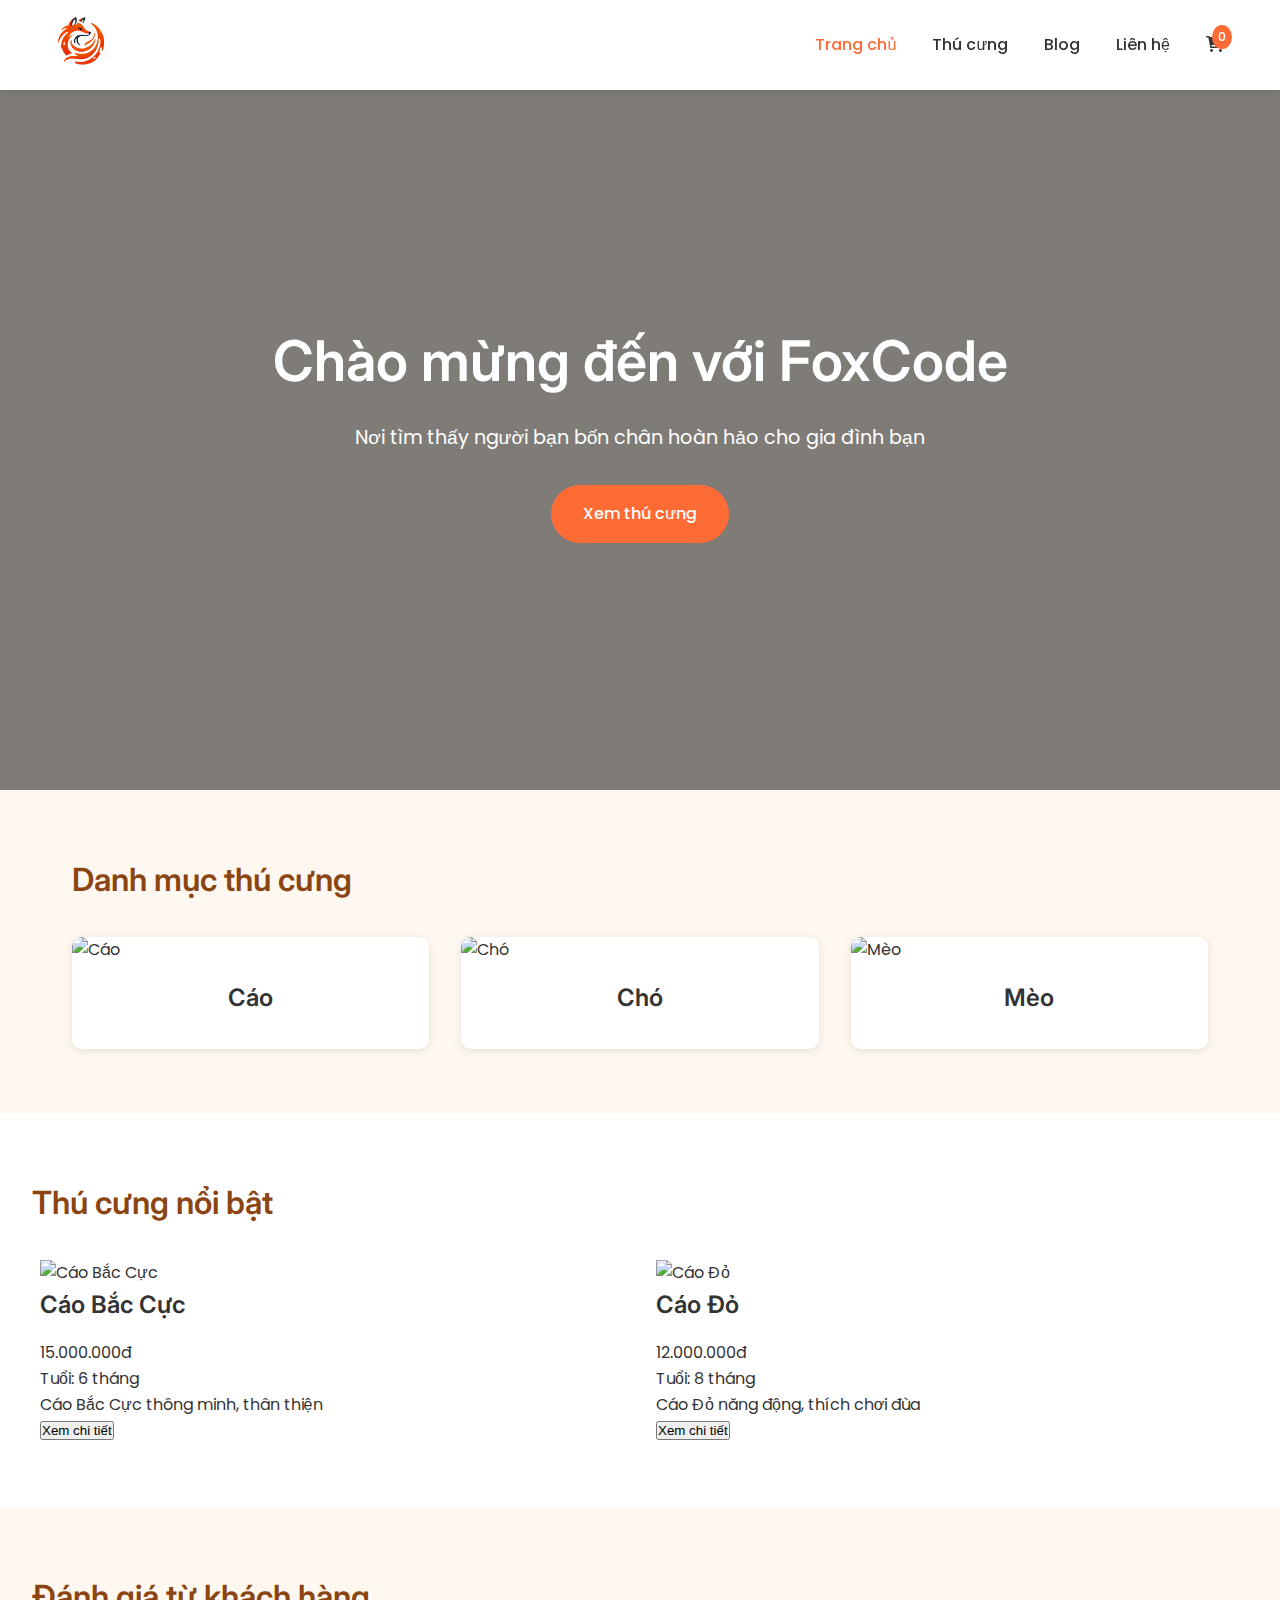
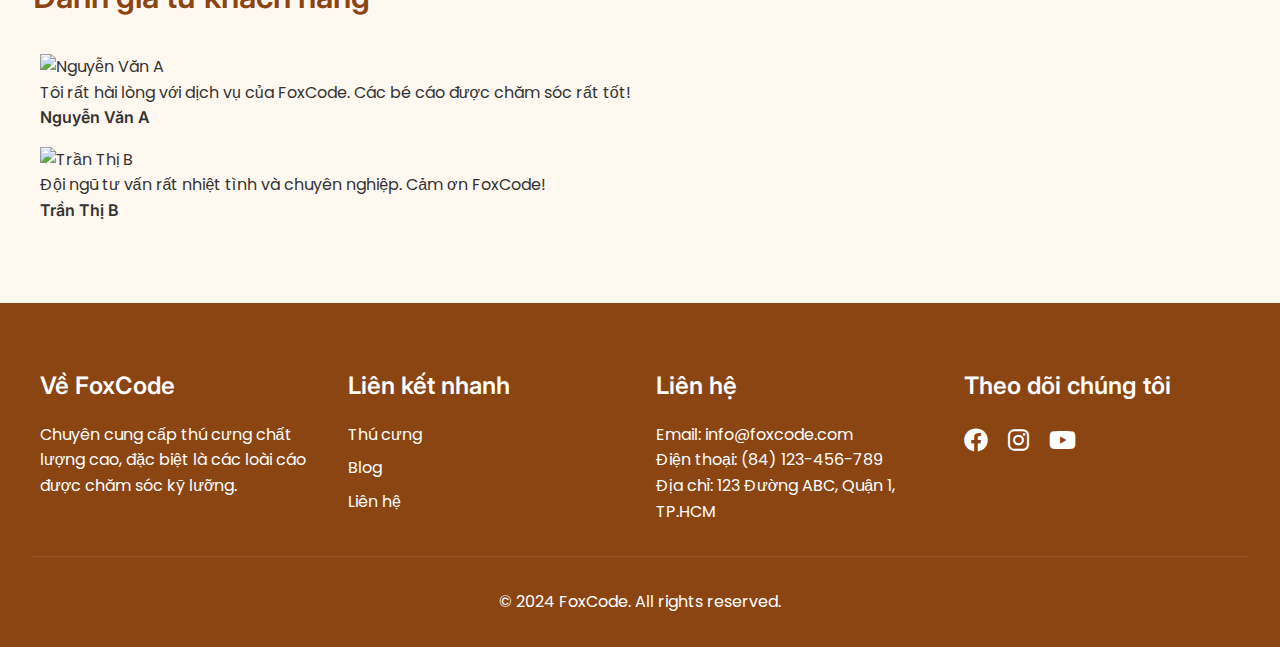
==== index.html @ 54f9313b "new" ====
<!DOCTYPE html>
<html lang="vi">
<head>
    <meta charset="UTF-8">
    <meta name="viewport" content="width=device-width, initial-scale=1.0">
    <title>FoxCode - Chuyên Thú Cưng Cáo</title>
    <link rel="preconnect" href="https://fonts.googleapis.com">
    <link rel="preconnect" href="https://fonts.gstatic.com" crossorigin>
    <link href="https://fonts.googleapis.com/css2?family=Poppins:wght@300;400;500;600;700&family=Inter:wght@300;400;500;600;700&family=Roboto:wght@300;400;500;700&display=swap" rel="stylesheet">
    <link rel="stylesheet" href="css/style.css">
    <link rel="stylesheet" href="css/responsive.css">
    <link rel="stylesheet" href="https://cdnjs.cloudflare.com/ajax/libs/font-awesome/6.0.0/css/all.min.css">
</head>
<body>
    <!-- Header Section -->
    <header class="header">
        <nav class="navbar">
            <div class="logo">
                <a href="index.html">
                    <img src="images/logo.png" alt="FoxCode Logo">
                </a>
            </div>
            <div class="nav-links">
                <a href="index.html" class="active">Trang chủ</a>
                <a href="pets.html">Thú cưng</a>
                <a href="blog.html">Blog</a>
                <a href="contact.html">Liên hệ</a>
                <a href="cart.html" class="cart-icon">
                    <i class="fas fa-shopping-cart"></i>
                    <span class="cart-count">0</span>
                </a>
            </div>
            <div class="mobile-menu">
                <i class="fas fa-bars"></i>
            </div>
        </nav>
    </header>

    <!-- Hero Section -->
    <section class="hero">
        <div class="hero-content">
            <h1>Chào mừng đến với FoxCode</h1>
            <p>Nơi tìm thấy người bạn bốn chân hoàn hảo cho gia đình bạn</p>
            <a href="pets.html" class="cta-button">Xem thú cưng</a>
        </div>
    </section>

    <!-- Categories Section -->
    <section class="categories">
        <h2>Danh mục thú cưng</h2>
        <div class="category-grid">
            <div class="category-card">
                <img src="images/fox-category.jpg" alt="Cáo">
                <h3>Cáo</h3>
            </div>
            <div class="category-card">
                <img src="images/dog-category.jpg" alt="Chó">
                <h3>Chó</h3>
            </div>
            <div class="category-card">
                <img src="images/cat-category.jpg" alt="Mèo">
                <h3>Mèo</h3>
            </div>
        </div>
    </section>

    <!-- Featured Pets Section -->
    <section class="featured-pets">
        <h2>Thú cưng nổi bật</h2>
        <div class="pet-grid">
            <!-- Pet cards will be dynamically loaded -->
        </div>
    </section>

    <!-- Testimonials Section -->
    <section class="testimonials">
        <h2>Đánh giá từ khách hàng</h2>
        <div class="testimonial-slider">
            <!-- Testimonial cards will be dynamically loaded -->
        </div>
    </section>

    <!-- Footer -->
    <footer class="footer">
        <div class="footer-content">
            <div class="footer-section">
                <h3>Về FoxCode</h3>
                <p>Chuyên cung cấp thú cưng chất lượng cao, đặc biệt là các loài cáo được chăm sóc kỹ lưỡng.</p>
            </div>
            <div class="footer-section">
                <h3>Liên kết nhanh</h3>
                <ul>
                    <li><a href="pets.html">Thú cưng</a></li>
                    <li><a href="blog.html">Blog</a></li>
                    <li><a href="contact.html">Liên hệ</a></li>
                </ul>
            </div>
            <div class="footer-section">
                <h3>Liên hệ</h3>
                <p>Email: info@foxcode.com</p>
                <p>Điện thoại: (84) 123-456-789</p>
                <p>Địa chỉ: 123 Đường ABC, Quận 1, TP.HCM</p>
            </div>
            <div class="footer-section">
                <h3>Theo dõi chúng tôi</h3>
                <div class="social-links">
                    <a href="#"><i class="fab fa-facebook"></i></a>
                    <a href="#"><i class="fab fa-instagram"></i></a>
                    <a href="#"><i class="fab fa-youtube"></i></a>
                </div>
            </div>
        </div>
        <div class="footer-bottom">
            <p>&copy; 2024 FoxCode. All rights reserved.</p>
        </div>
    </footer>

    <script src="js/main.js"></script>
</body>
</html>
---- css/style.css ----
/* Variables */
:root {
    --primary-color: #FF6B35; /* Warm orange */
    --secondary-color: #8B4513; /* Brown */
    --accent-color: #FFA07A; /* Light salmon */
    --background-color: #FFF8F0; /* Warm white */
    --text-color: #333333;
    --light-text: #666666;
    --white: #FFFFFF;
    --shadow: 0 2px 10px rgba(0, 0, 0, 0.1);
    --transition: all 0.3s ease;
}

/* Reset & Base Styles */
* {
    margin: 0;
    padding: 0;
    box-sizing: border-box;
}

body {
    font-family: 'Poppins', sans-serif;
    background-color: var(--background-color);
    color: var(--text-color);
    line-height: 1.6;
}

/* Typography */
h1, h2, h3, h4, h5, h6 {
    font-family: 'Inter', sans-serif;
    font-weight: 600;
    margin-bottom: 1rem;
}

h1 {
    font-size: 2.5rem;
    color: var(--primary-color);
}

h2 {
    font-size: 2rem;
    color: var(--secondary-color);
}

h3 {
    font-size: 1.5rem;
}

/* Header & Navigation */
.header {
    background-color: var(--white);
    box-shadow: var(--shadow);
    position: fixed;
    width: 100%;
    top: 0;
    z-index: 1000;
}

.navbar {
    max-width: 1200px;
    margin: 0 auto;
    padding: 1rem;
    display: flex;
    justify-content: space-between;
    align-items: center;
}

.logo img {
    height: 50px;
}

.nav-links a {
    text-decoration: none;
    color: var(--text-color);
    margin-left: 2rem;
    font-weight: 500;
    transition: var(--transition);
}

.nav-links a:hover {
    color: var(--primary-color);
}

.nav-links a.active {
    color: var(--primary-color);
}

.cart-icon {
    position: relative;
}

.cart-count {
    position: absolute;
    top: -8px;
    right: -8px;
    background-color: var(--primary-color);
    color: var(--white);
    font-size: 0.8rem;
    padding: 2px 6px;
    border-radius: 50%;
}

.mobile-menu {
    display: none;
    font-size: 1.5rem;
    cursor: pointer;
}

/* Hero Section */
.hero {
    height: 80vh;
    background: linear-gradient(rgba(0, 0, 0, 0.5), rgba(0, 0, 0, 0.5)),
                url('../images/hero-bg.jpg') center/cover;
    display: flex;
    align-items: center;
    justify-content: center;
    text-align: center;
    color: var(--white);
    margin-top: 70px;
}

.hero-content {
    max-width: 800px;
    padding: 2rem;
}

.hero h1 {
    font-size: 3.5rem;
    margin-bottom: 1rem;
    color: var(--white);
}

.hero p {
    font-size: 1.2rem;
    margin-bottom: 2rem;
}

.cta-button {
    display: inline-block;
    padding: 1rem 2rem;
    background-color: var(--primary-color);
    color: var(--white);
    text-decoration: none;
    border-radius: 30px;
    font-weight: 500;
    transition: var(--transition);
}

.cta-button:hover {
    background-color: var(--secondary-color);
    transform: translateY(-2px);
}

/* Categories Section */
.categories {
    padding: 4rem 2rem;
    max-width: 1200px;
    margin: 0 auto;
}

.category-grid {
    display: grid;
    grid-template-columns: repeat(auto-fit, minmax(300px, 1fr));
    gap: 2rem;
    margin-top: 2rem;
}

.category-card {
    background: var(--white);
    border-radius: 10px;
    overflow: hidden;
    box-shadow: var(--shadow);
    transition: var(--transition);
}

.category-card:hover {
    transform: translateY(-5px);
}

.category-card img {
    width: 100%;
    height: 200px;
    object-fit: cover;
}

.category-card h3 {
    padding: 1rem;
    text-align: center;
}

/* Featured Pets Section */
.featured-pets {
    padding: 4rem 2rem;
    background-color: var(--white);
}

.pet-grid {
    display: grid;
    grid-template-columns: repeat(auto-fit, minmax(250px, 1fr));
    gap: 2rem;
    max-width: 1200px;
    margin: 2rem auto 0;
}

/* Testimonials Section */
.testimonials {
    padding: 4rem 2rem;
    background-color: var(--background-color);
}

.testimonial-slider {
    max-width: 1200px;
    margin: 2rem auto 0;
}

/* Footer */
.footer {
    background-color: var(--secondary-color);
    color: var(--white);
    padding: 4rem 2rem 2rem;
}

.footer-content {
    max-width: 1200px;
    margin: 0 auto;
    display: grid;
    grid-template-columns: repeat(auto-fit, minmax(250px, 1fr));
    gap: 2rem;
}

.footer-section h3 {
    color: var(--white);
    margin-bottom: 1rem;
}

.footer-section ul {
    list-style: none;
}

.footer-section ul li {
    margin-bottom: 0.5rem;
}

.footer-section a {
    color: var(--white);
    text-decoration: none;
    transition: var(--transition);
}

.footer-section a:hover {
    color: var(--accent-color);
}

.social-links a {
    margin-right: 1rem;
    font-size: 1.5rem;
}

.footer-bottom {
    text-align: center;
    margin-top: 2rem;
    padding-top: 2rem;
    border-top: 1px solid rgba(255, 255, 255, 0.1);
}

/* Responsive Design */
@media (max-width: 768px) {
    .nav-links {
        display: none;
    }

    .mobile-menu {
        display: block;
    }

    .hero h1 {
        font-size: 2.5rem;
    }

    .hero p {
        font-size: 1rem;
    }
}

/* Contact Section Styles */
.contact-section {
    padding: 80px 0;
    background-color: #f8f9fa;
}

.contact-section h1 {
    text-align: center;
    margin-bottom: 50px;
    color: #2c3e50;
    font-size: 2.5rem;
}

.contact-content {
    display: grid;
    grid-template-columns: 1fr 2fr;
    gap: 40px;
    margin-bottom: 60px;
}

/* Contact Information Styles */
.contact-info {
    display: grid;
    grid-template-columns: 1fr;
    gap: 20px;
}

.info-card {
    background: #fff;
    padding: 30px;
    border-radius: 10px;
    box-shadow: 0 2px 15px rgba(0, 0, 0, 0.1);
    text-align: center;
    transition: transform 0.3s ease;
}

.info-card:hover {
    transform: translateY(-5px);
}

.info-card i {
    font-size: 2rem;
    color: #e74c3c;
    margin-bottom: 15px;
}

.info-card h3 {
    color: #2c3e50;
    margin-bottom: 10px;
    font-size: 1.2rem;
}

.info-card p {
    color: #666;
    line-height: 1.6;
}

/* Contact Form Styles */
.contact-form {
    background: #fff;
    padding: 40px;
    border-radius: 10px;
    box-shadow: 0 2px 15px rgba(0, 0, 0, 0.1);
}

.contact-form h2 {
    color: #2c3e50;
    margin-bottom: 30px;
    font-size: 1.8rem;
}

.form-group {
    margin-bottom: 20px;
}

.form-group label {
    display: block;
    margin-bottom: 8px;
    color: #2c3e50;
    font-weight: 500;
}

.form-group input,
.form-group select,
.form-group textarea {
    width: 100%;
    padding: 12px;
    border: 1px solid #ddd;
    border-radius: 5px;
    font-size: 1rem;
    transition: border-color 0.3s ease;
}

.form-group input:focus,
.form-group select:focus,
.form-group textarea:focus {
    outline: none;
    border-color: #e74c3c;
}

.submit-btn {
    background: #e74c3c;
    color: #fff;
    padding: 12px 30px;
    border: none;
    border-radius: 5px;
    font-size: 1rem;
    cursor: pointer;
    transition: background-color 0.3s ease;
    display: flex;
    align-items: center;
    gap: 10px;
}

.submit-btn:hover {
    background: #c0392b;
}

/* Map Section Styles */
.map-section {
    margin-bottom: 60px;
}

.map-section h2 {
    text-align: center;
    margin-bottom: 30px;
    color: #2c3e50;
    font-size: 2rem;
}

.map-container {
    border-radius: 10px;
    overflow: hidden;
    box-shadow: 0 2px 15px rgba(0, 0, 0, 0.1);
}

/* FAQ Section Styles */
.faq-section {
    margin-bottom: 60px;
}

.faq-section h2 {
    text-align: center;
    margin-bottom: 30px;
    color: #2c3e50;
    font-size: 2rem;
}

.faq-list {
    max-width: 800px;
    margin: 0 auto;
}

.faq-item {
    background: #fff;
    border-radius: 10px;
    margin-bottom: 20px;
    box-shadow: 0 2px 15px rgba(0, 0, 0, 0.1);
    overflow: hidden;
}

.faq-question {
    padding: 20px;
    cursor: pointer;
    display: flex;
    justify-content: space-between;
    align-items: center;
}

.faq-question h3 {
    color: #2c3e50;
    font-size: 1.1rem;
    margin: 0;
}

.faq-question i {
    color: #e74c3c;
    transition: transform 0.3s ease;
}

.faq-answer {
    padding: 0 20px;
    max-height: 0;
    overflow: hidden;
    transition: all 0.3s ease;
}

.faq-answer p {
    color: #666;
    line-height: 1.6;
    margin: 0;
    padding-bottom: 20px;
}

/* Notification Styles */
.notification {
    position: fixed;
    top: 20px;
    right: 20px;
    padding: 15px 25px;
    border-radius: 5px;
    background: #fff;
    box-shadow: 0 2px 15px rgba(0, 0, 0, 0.1);
    display: flex;
    align-items: center;
    gap: 10px;
    z-index: 1000;
    animation: slideIn 0.3s ease;
}

.notification.success {
    border-left: 4px solid #2ecc71;
}

.notification.error {
    border-left: 4px solid #e74c3c;
}

.notification.info {
    border-left: 4px solid #3498db;
}

.notification.fade-out {
    animation: slideOut 0.3s ease;
}

@keyframes slideIn {
    from {
        transform: translateX(100%);
        opacity: 0;
    }
    to {
        transform: translateX(0);
        opacity: 1;
    }
}

@keyframes slideOut {
    from {
        transform: translateX(0);
        opacity: 1;
    }
    to {
        transform: translateX(100%);
        opacity: 0;
    }
}

/* Responsive Styles */
@media (max-width: 992px) {
    .contact-content {
        grid-template-columns: 1fr;
    }

    .contact-info {
        grid-template-columns: repeat(2, 1fr);
    }
}

@media (max-width: 768px) {
    .contact-info {
        grid-template-columns: 1fr;
    }

    .contact-form {
        padding: 20px;
    }

    .faq-question h3 {
        font-size: 1rem;
    }
}

@media (max-width: 576px) {
    .contact-section {
        padding: 40px 0;
    }

    .contact-section h1 {
        font-size: 2rem;
    }

    .info-card {
        padding: 20px;
    }

    .notification {
        width: 90%;
        right: 5%;
    }
}
---- css/responsive.css ----
/* Mobile Menu Styles */
@media (max-width: 768px) {
    .mobile-menu {
        display: block;
    }

    .nav-links {
        display: none;
        position: fixed;
        top: 70px;
        left: 0;
        width: 100%;
        background-color: var(--white);
        padding: 1rem;
        box-shadow: var(--shadow);
    }

    .nav-links.active {
        display: flex;
        flex-direction: column;
    }

    .nav-links a {
        margin: 0.5rem 0;
        padding: 0.5rem;
    }

    .hero {
        height: 60vh;
        margin-top: 60px;
    }

    .hero-content {
        padding: 1rem;
    }

    .hero h1 {
        font-size: 2rem;
    }

    .hero p {
        font-size: 1rem;
    }

    .category-grid {
        grid-template-columns: 1fr;
    }

    .pet-grid {
        grid-template-columns: 1fr;
    }

    .footer-content {
        grid-template-columns: 1fr;
        text-align: center;
    }

    .social-links {
        justify-content: center;
    }
}

/* Tablet Styles */
@media (min-width: 769px) and (max-width: 1024px) {
    .category-grid {
        grid-template-columns: repeat(2, 1fr);
    }

    .pet-grid {
        grid-template-columns: repeat(2, 1fr);
    }

    .hero h1 {
        font-size: 3rem;
    }

    .hero p {
        font-size: 1.1rem;
    }
}

/* Small Mobile Devices */
@media (max-width: 480px) {
    .hero {
        height: 50vh;
    }

    .hero h1 {
        font-size: 1.8rem;
    }

    .hero p {
        font-size: 0.9rem;
    }

    .cta-button {
        padding: 0.8rem 1.5rem;
        font-size: 0.9rem;
    }

    .category-card img {
        height: 150px;
    }

    h2 {
        font-size: 1.8rem;
    }

    h3 {
        font-size: 1.3rem;
    }
}

/* Landscape Mode */
@media (max-height: 500px) and (orientation: landscape) {
    .hero {
        height: 100vh;
    }

    .nav-links {
        top: 60px;
    }
}

/* High-DPI Screens */
@media (-webkit-min-device-pixel-ratio: 2), (min-resolution: 192dpi) {
    .hero {
        background-image: linear-gradient(rgba(0, 0, 0, 0.5), rgba(0, 0, 0, 0.5)),
                         url('../images/hero-bg@2x.jpg');
    }
}
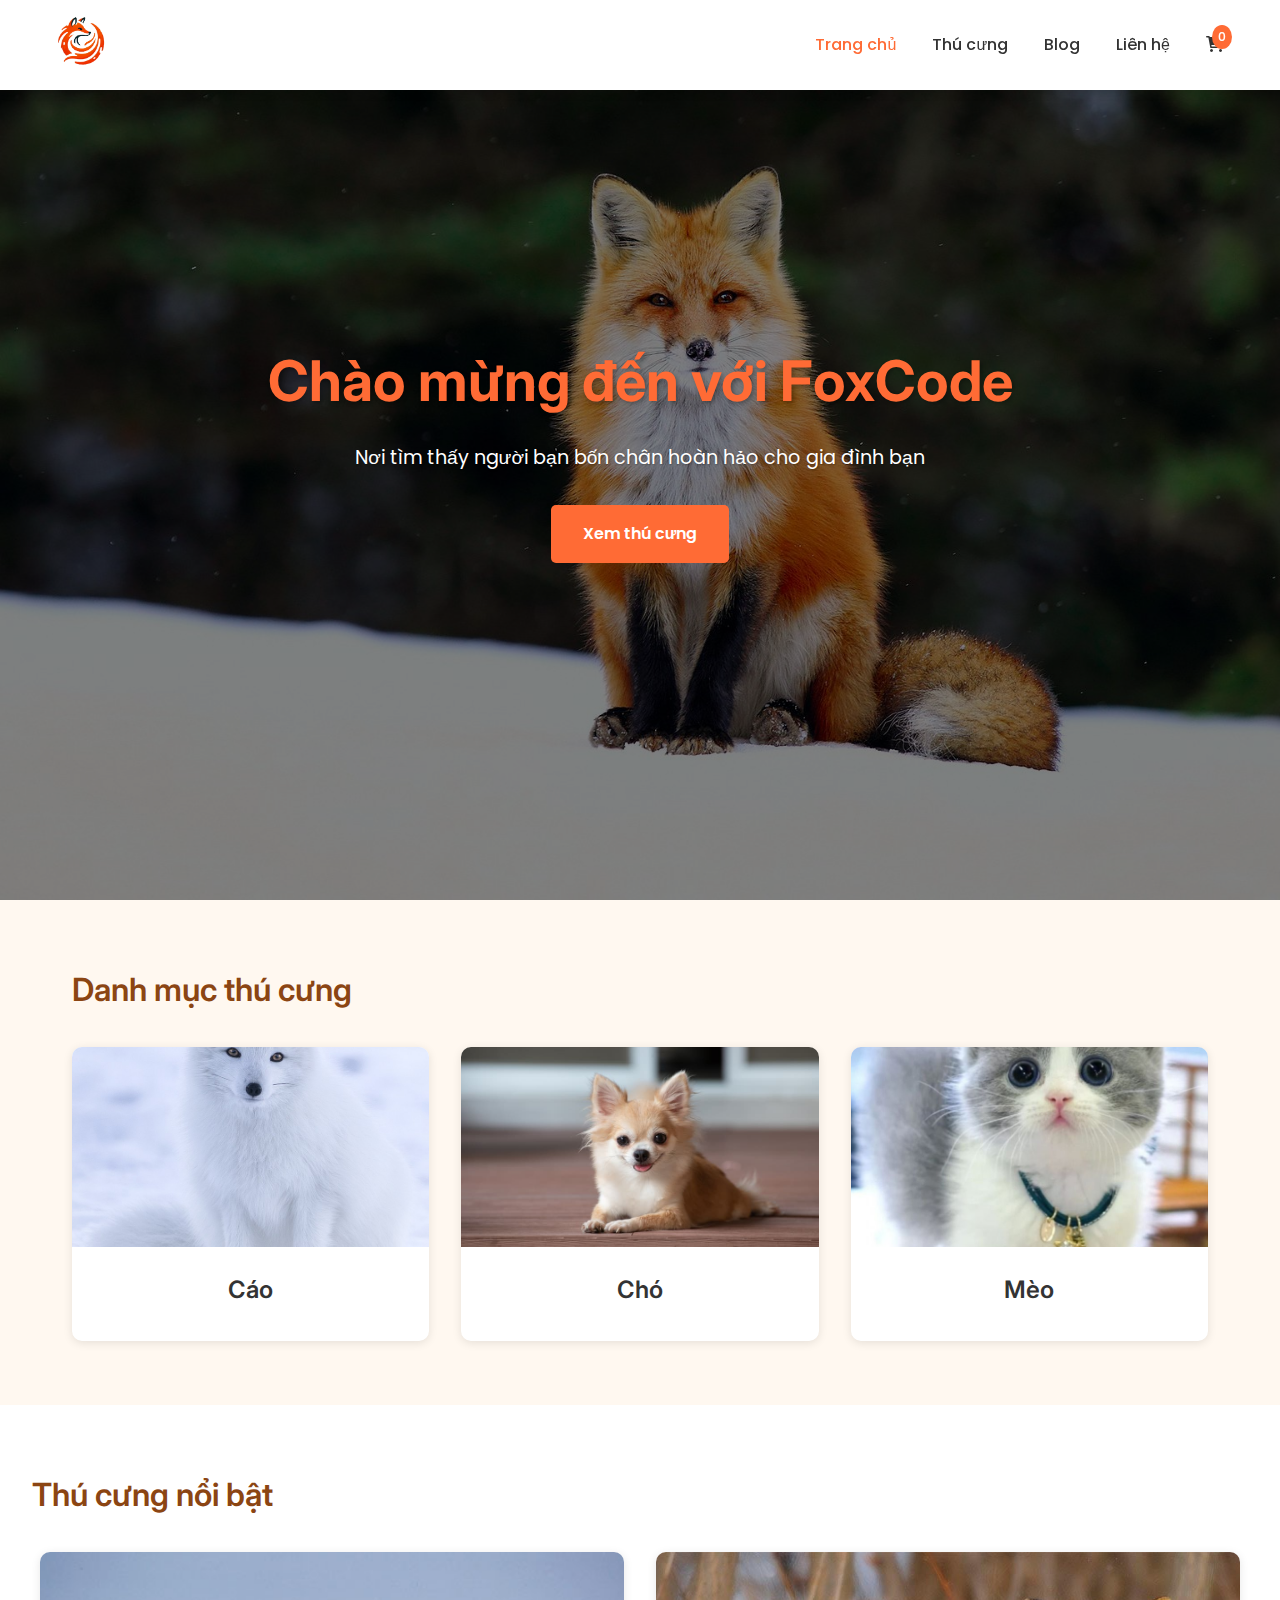
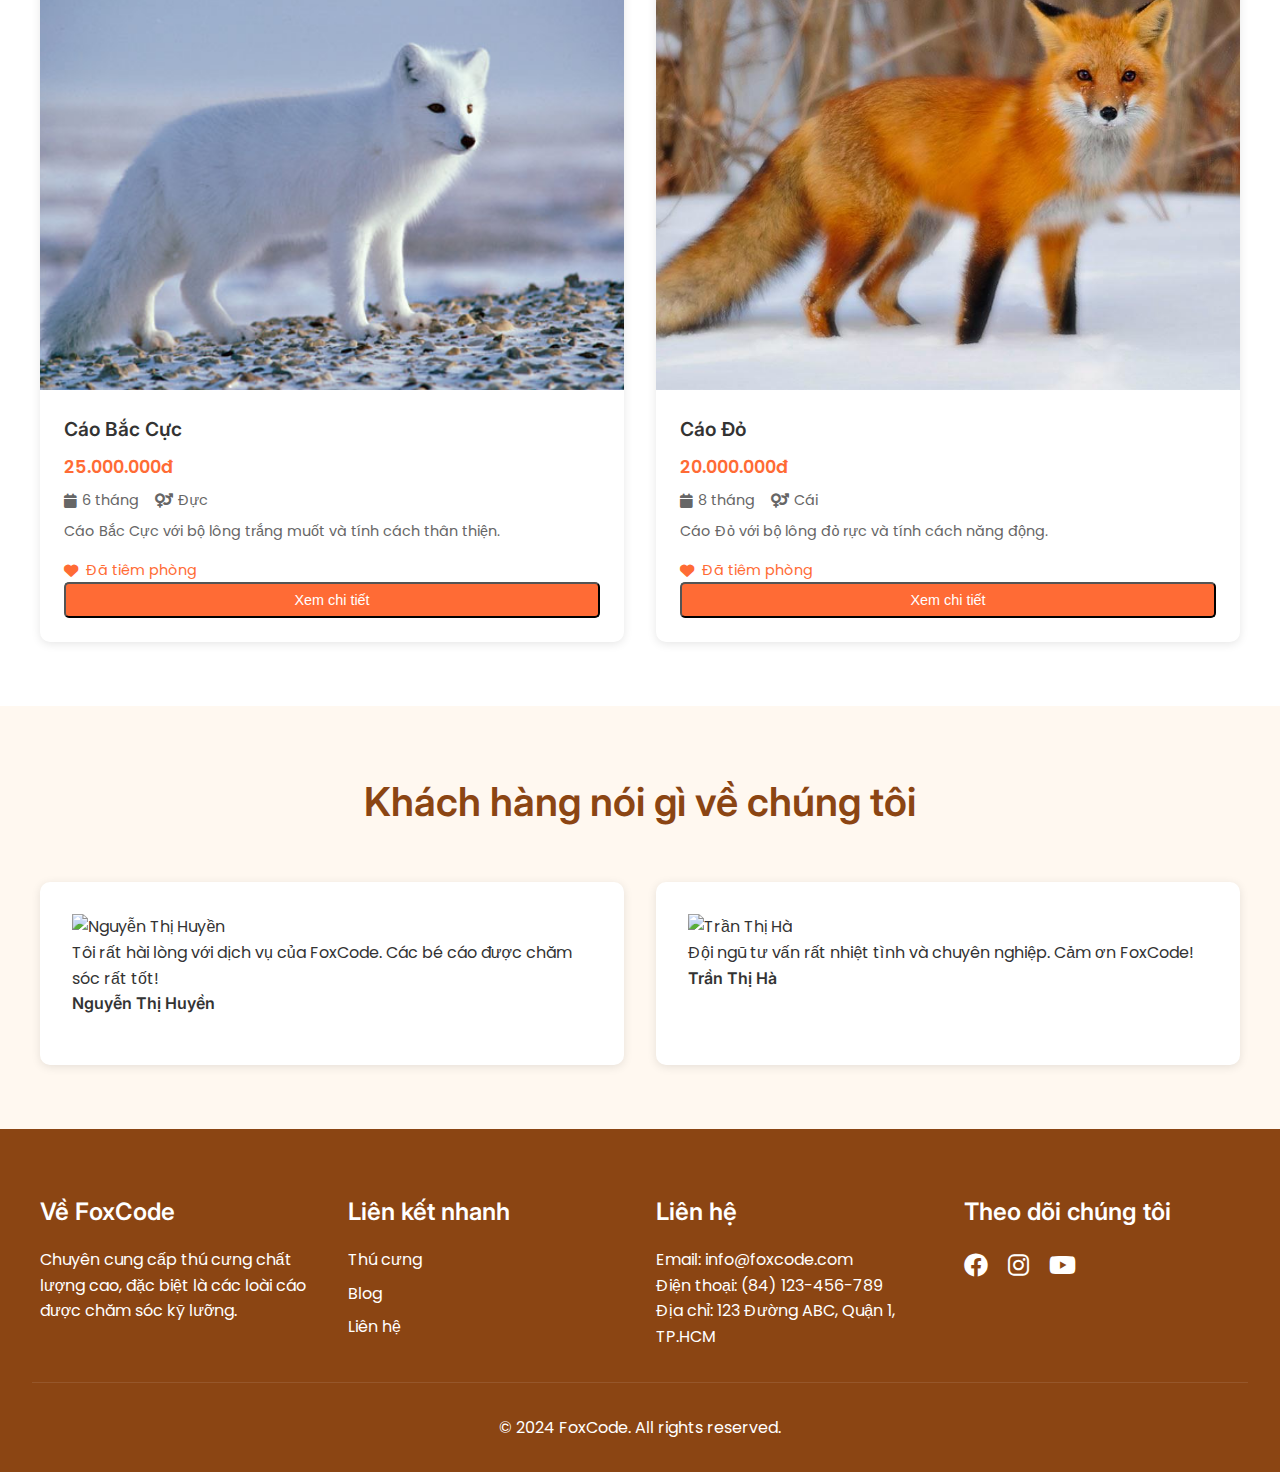
==== commit 6fa1d1af: "new" ====
--- a/index.html
+++ b/index.html
@@ -74,9 +74,48 @@
 
     <!-- Testimonials Section -->
     <section class="testimonials">
-        <h2>Đánh giá từ khách hàng</h2>
-        <div class="testimonial-slider">
-            <!-- Testimonial cards will be dynamically loaded -->
+        <div class="container">
+            <h2>Khách hàng nói gì về chúng tôi</h2>
+            <div class="testimonial-slider">
+                <div class="testimonial-card">
+                    <div class="testimonial-content">
+                        <p>"Tôi rất hài lòng với chú cáo Bắc Cực từ FoxCode. Chú rất thông minh và thân thiện. Đội ngũ tư vấn rất nhiệt tình và chuyên nghiệp."</p>
+                    </div>
+                    <div class="testimonial-author">
+                        <img src="images/testimonials/customer1.jpg" alt="Nguyễn Thị An">
+                        <div class="author-info">
+                            <h4>Nguyễn Thị An</h4>
+                            <p>Chủ sở hữu Cáo Bắc Cực</p>
+                        </div>
+                    </div>
+                </div>
+
+                <div class="testimonial-card">
+                    <div class="testimonial-content">
+                        <p>"FoxCode không chỉ cung cấp thú cưng chất lượng mà còn hỗ trợ rất tốt trong việc chăm sóc và huấn luyện. Tôi rất yên tâm khi mua hàng ở đây."</p>
+                    </div>
+                    <div class="testimonial-author">
+                        <img src="images/testimonials/customer2.jpg" alt="Trần Văn Bình">
+                        <div class="author-info">
+                            <h4>Trần Văn Bình</h4>
+                            <p>Chủ sở hữu Cáo Đỏ</p>
+                        </div>
+                    </div>
+                </div>
+
+                <div class="testimonial-card">
+                    <div class="testimonial-content">
+                        <p>"Dịch vụ chăm sóc sau bán hàng của FoxCode rất tốt. Họ luôn sẵn sàng tư vấn và hỗ trợ khi tôi cần. Tôi sẽ giới thiệu bạn bè đến đây."</p>
+                    </div>
+                    <div class="testimonial-author">
+                        <img src="images/testimonials/customer3.jpg" alt="Lê Thị Cẩm">
+                        <div class="author-info">
+                            <h4>Lê Thị Cẩm</h4>
+                            <p>Chủ sở hữu Cáo Bạc</p>
+                        </div>
+                    </div>
+                </div>
+            </div>
         </div>
     </section>
 
--- a/css/style.css
+++ b/css/style.css
@@ -108,46 +108,63 @@
 
 /* Hero Section */
 .hero {
-    height: 80vh;
-    background: linear-gradient(rgba(0, 0, 0, 0.5), rgba(0, 0, 0, 0.5)),
-                url('../images/hero-bg.jpg') center/cover;
+    background-image: url('../images/background.jpg');
+    background-size: cover;
+    background-position: center;
+    background-repeat: no-repeat;
+    height: 100vh;
     display: flex;
     align-items: center;
     justify-content: center;
     text-align: center;
     color: var(--white);
-    margin-top: 70px;
+    position: relative;
+}
+
+.hero::before {
+    content: '';
+    position: absolute;
+    top: 0;
+    left: 0;
+    width: 100%;
+    height: 100%;
+    background: rgba(0, 0, 0, 0.5); /* Overlay tối để text dễ đọc hơn */
+    z-index: 1;
 }
 
 .hero-content {
+    position: relative;
+    z-index: 2;
     max-width: 800px;
-    padding: 2rem;
+    padding: 0 20px;
 }
 
 .hero h1 {
     font-size: 3.5rem;
     margin-bottom: 1rem;
-    color: var(--white);
+    font-weight: 700;
+    text-shadow: 2px 2px 4px rgba(0, 0, 0, 0.3);
 }
 
 .hero p {
     font-size: 1.2rem;
     margin-bottom: 2rem;
+    text-shadow: 1px 1px 2px rgba(0, 0, 0, 0.3);
 }
 
 .cta-button {
     display: inline-block;
     padding: 1rem 2rem;
-    background-color: var(--primary-color);
+    background: var(--primary-color);
     color: var(--white);
     text-decoration: none;
-    border-radius: 30px;
-    font-weight: 500;
+    border-radius: 5px;
+    font-weight: 600;
     transition: var(--transition);
 }
 
 .cta-button:hover {
-    background-color: var(--secondary-color);
+    background: var(--secondary-color);
     transform: translateY(-2px);
 }
 
@@ -202,15 +219,240 @@
     margin: 2rem auto 0;
 }
 
+.pet-card {
+    background: var(--white);
+    border-radius: 10px;
+    overflow: hidden;
+    box-shadow: var(--shadow);
+    transition: var(--transition);
+    display: flex;
+    flex-direction: column;
+}
+
+.pet-card:hover {
+    transform: translateY(-5px);
+}
+
+.pet-image {
+    position: relative;
+    width: 100%;
+    padding-top: 75%; /* Tỷ lệ khung hình 4:3 */
+    overflow: hidden;
+}
+
+.pet-image img {
+    position: absolute;
+    top: 0;
+    left: 0;
+    width: 100%;
+    height: 100%;
+    object-fit: cover; /* Đảm bảo ảnh lấp đầy khung hình mà không bị méo */
+    transition: transform 0.3s ease;
+}
+
+.pet-card:hover .pet-image img {
+    transform: scale(1.05);
+}
+
+.pet-overlay {
+    position: absolute;
+    top: 0;
+    left: 0;
+    width: 100%;
+    height: 100%;
+    background: rgba(0, 0, 0, 0.5);
+    display: flex;
+    justify-content: center;
+    align-items: center;
+    gap: 1rem;
+    opacity: 0;
+    transition: opacity 0.3s ease;
+}
+
+.pet-card:hover .pet-overlay {
+    opacity: 1;
+}
+
+.pet-overlay button {
+    width: 40px;
+    height: 40px;
+    border-radius: 50%;
+    border: none;
+    background: var(--white);
+    color: var(--primary-color);
+    cursor: pointer;
+    transition: var(--transition);
+}
+
+.pet-overlay button:hover {
+    background: var(--primary-color);
+    color: var(--white);
+    transform: scale(1.1);
+}
+
+.pet-info {
+    padding: 1.5rem;
+    flex-grow: 1;
+    display: flex;
+    flex-direction: column;
+}
+
+.pet-info h3 {
+    margin-bottom: 0.5rem;
+    font-size: 1.2rem;
+    color: var(--text-color);
+}
+
+.pet-info .price {
+    color: var(--primary-color);
+    font-weight: 600;
+    font-size: 1.1rem;
+    margin-bottom: 0.5rem;
+}
+
+.pet-details {
+    display: flex;
+    gap: 1rem;
+    margin-bottom: 0.5rem;
+    color: var(--light-text);
+    font-size: 0.9rem;
+}
+
+.pet-details span {
+    display: flex;
+    align-items: center;
+    gap: 0.3rem;
+}
+
+.pet-description {
+    color: var(--light-text);
+    font-size: 0.9rem;
+    margin-bottom: 1rem;
+    flex-grow: 1;
+}
+
+.pet-health {
+    display: flex;
+    align-items: center;
+    gap: 0.5rem;
+    color: var(--primary-color);
+    font-size: 0.9rem;
+}
+
+.view-details {
+    display: inline-block;
+    padding: 0.5rem 1rem;
+    background: var(--primary-color);
+    color: var(--white);
+    text-decoration: none;
+    border-radius: 5px;
+    font-size: 0.9rem;
+    transition: var(--transition);
+}
+
+.view-details:hover {
+    background: var(--secondary-color);
+}
+
 /* Testimonials Section */
 .testimonials {
     padding: 4rem 2rem;
     background-color: var(--background-color);
 }
 
+.testimonials .container {
+    max-width: 1200px;
+    margin: 0 auto;
+}
+
+.testimonials h2 {
+    text-align: center;
+    margin-bottom: 3rem;
+    color: var(--secondary-color);
+    font-size: 2.5rem;
+}
+
 .testimonial-slider {
-    max-width: 1200px;
-    margin: 2rem auto 0;
+    display: grid;
+    grid-template-columns: repeat(auto-fit, minmax(300px, 1fr));
+    gap: 2rem;
+    margin-top: 2rem;
+}
+
+.testimonial-card {
+    background: var(--white);
+    padding: 2rem;
+    border-radius: 10px;
+    box-shadow: var(--shadow);
+    transition: var(--transition);
+}
+
+.testimonial-card:hover {
+    transform: translateY(-5px);
+}
+
+.testimonial-content {
+    margin-bottom: 1.5rem;
+    position: relative;
+}
+
+.testimonial-content p {
+    color: var(--text-color);
+    font-size: 1rem;
+    line-height: 1.6;
+    font-style: italic;
+}
+
+.testimonial-content::before {
+    content: '"';
+    position: absolute;
+    top: -10px;
+    left: -10px;
+    font-size: 4rem;
+    color: var(--primary-color);
+    opacity: 0.2;
+}
+
+.testimonial-author {
+    display: flex;
+    align-items: center;
+    gap: 1rem;
+    margin-top: 1rem;
+}
+
+.testimonial-author img {
+    width: 60px;
+    height: 60px;
+    border-radius: 50%;
+    object-fit: cover;
+    border: 3px solid var(--primary-color);
+    background-color: #f0f0f0;
+    display: block;
+}
+
+.author-info h4 {
+    color: var(--text-color);
+    font-size: 1.1rem;
+    margin-bottom: 0.2rem;
+}
+
+.author-info p {
+    color: var(--light-text);
+    font-size: 0.9rem;
+}
+
+@media (max-width: 768px) {
+    .testimonials h2 {
+        font-size: 2rem;
+    }
+
+    .testimonial-card {
+        padding: 1.5rem;
+    }
+
+    .testimonial-content p {
+        font-size: 0.9rem;
+    }
 }
 
 /* Footer */
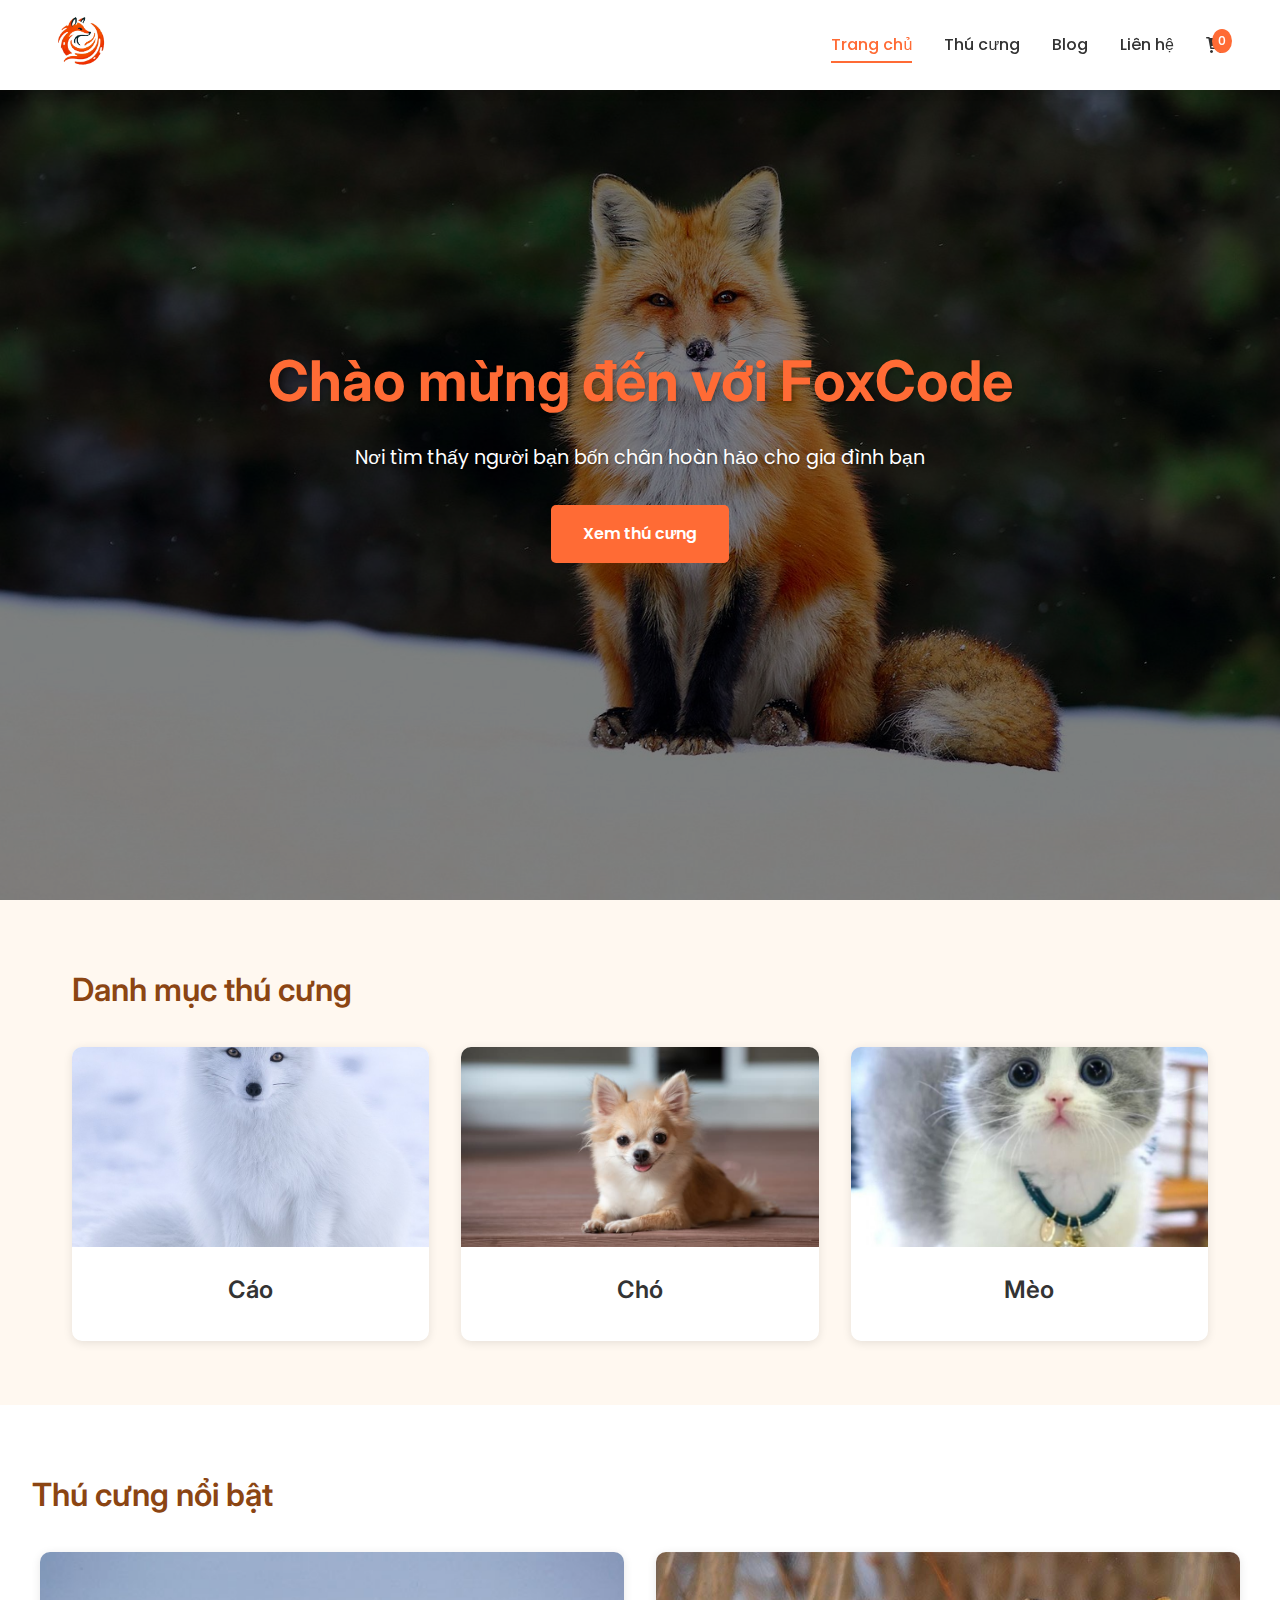
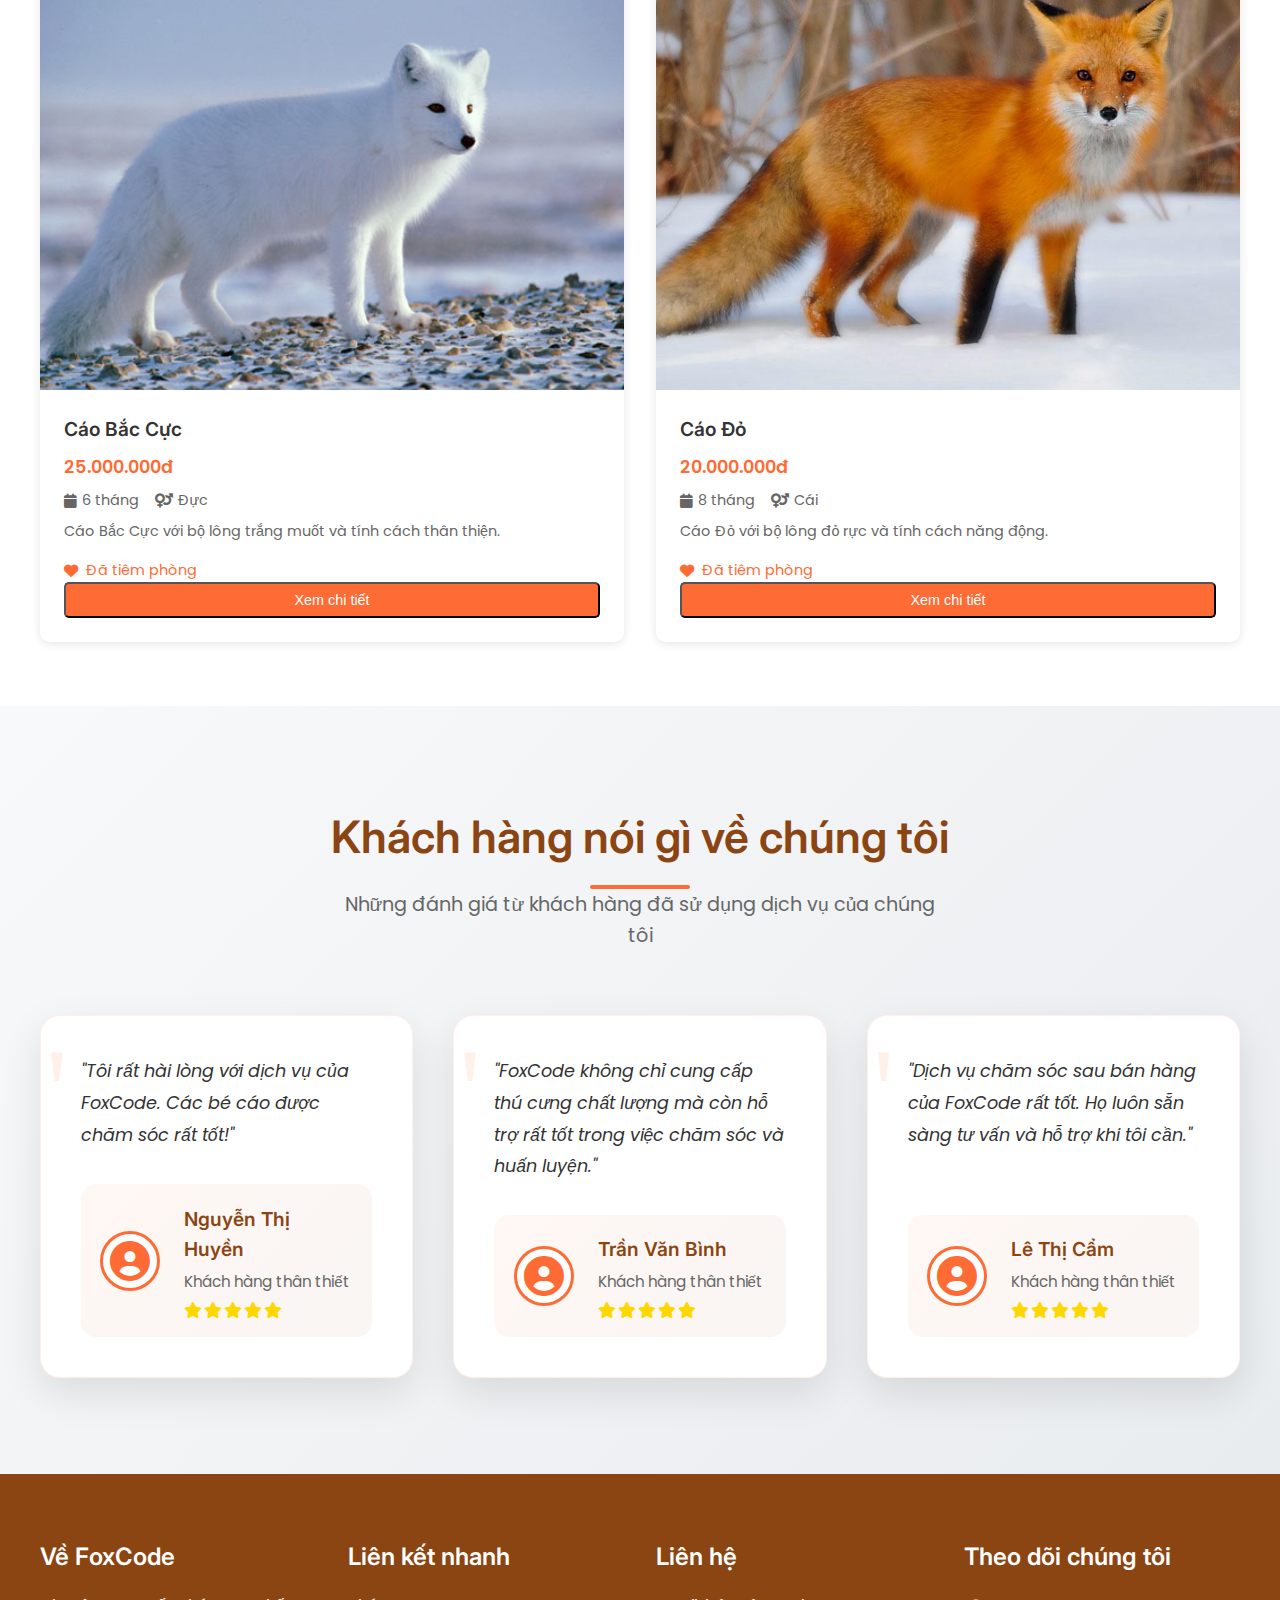
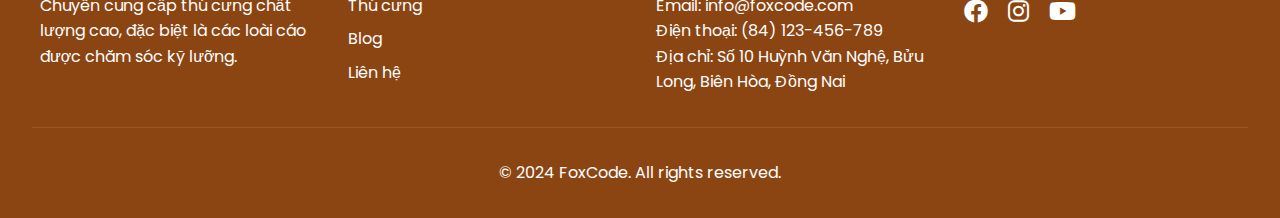
==== commit 0779ba2e: "new" ====
--- a/index.html
+++ b/index.html
@@ -75,43 +75,71 @@
     <!-- Testimonials Section -->
     <section class="testimonials">
         <div class="container">
-            <h2>Khách hàng nói gì về chúng tôi</h2>
+            <div class="section-header">
+                <h2>Khách hàng nói gì về chúng tôi</h2>
+                <p class="section-subtitle">Những đánh giá từ khách hàng đã sử dụng dịch vụ của chúng tôi</p>
+            </div>
             <div class="testimonial-slider">
                 <div class="testimonial-card">
                     <div class="testimonial-content">
-                        <p>"Tôi rất hài lòng với chú cáo Bắc Cực từ FoxCode. Chú rất thông minh và thân thiện. Đội ngũ tư vấn rất nhiệt tình và chuyên nghiệp."</p>
+                        <p>"Tôi rất hài lòng với dịch vụ của FoxCode. Các bé cáo được chăm sóc rất tốt!"</p>
                     </div>
                     <div class="testimonial-author">
-                        <img src="images/testimonials/customer1.jpg" alt="Nguyễn Thị An">
+                        <div class="author-avatar">
+                            <i class="fas fa-user-circle"></i>
+                        </div>
                         <div class="author-info">
-                            <h4>Nguyễn Thị An</h4>
-                            <p>Chủ sở hữu Cáo Bắc Cực</p>
+                            <h4>Nguyễn Thị Huyền</h4>
+                            <p>Khách hàng thân thiết</p>
+                            <div class="rating">
+                                <i class="fas fa-star"></i>
+                                <i class="fas fa-star"></i>
+                                <i class="fas fa-star"></i>
+                                <i class="fas fa-star"></i>
+                                <i class="fas fa-star"></i>
+                            </div>
                         </div>
                     </div>
                 </div>
-
                 <div class="testimonial-card">
                     <div class="testimonial-content">
-                        <p>"FoxCode không chỉ cung cấp thú cưng chất lượng mà còn hỗ trợ rất tốt trong việc chăm sóc và huấn luyện. Tôi rất yên tâm khi mua hàng ở đây."</p>
+                        <p>"FoxCode không chỉ cung cấp thú cưng chất lượng mà còn hỗ trợ rất tốt trong việc chăm sóc và huấn luyện."</p>
                     </div>
                     <div class="testimonial-author">
-                        <img src="images/testimonials/customer2.jpg" alt="Trần Văn Bình">
+                        <div class="author-avatar">
+                            <i class="fas fa-user-circle"></i>
+                        </div>
                         <div class="author-info">
                             <h4>Trần Văn Bình</h4>
-                            <p>Chủ sở hữu Cáo Đỏ</p>
+                            <p>Khách hàng thân thiết</p>
+                            <div class="rating">
+                                <i class="fas fa-star"></i>
+                                <i class="fas fa-star"></i>
+                                <i class="fas fa-star"></i>
+                                <i class="fas fa-star"></i>
+                                <i class="fas fa-star"></i>
+                            </div>
                         </div>
                     </div>
                 </div>
-
                 <div class="testimonial-card">
                     <div class="testimonial-content">
-                        <p>"Dịch vụ chăm sóc sau bán hàng của FoxCode rất tốt. Họ luôn sẵn sàng tư vấn và hỗ trợ khi tôi cần. Tôi sẽ giới thiệu bạn bè đến đây."</p>
+                        <p>"Dịch vụ chăm sóc sau bán hàng của FoxCode rất tốt. Họ luôn sẵn sàng tư vấn và hỗ trợ khi tôi cần."</p>
                     </div>
                     <div class="testimonial-author">
-                        <img src="images/testimonials/customer3.jpg" alt="Lê Thị Cẩm">
+                        <div class="author-avatar">
+                            <i class="fas fa-user-circle"></i>
+                        </div>
                         <div class="author-info">
                             <h4>Lê Thị Cẩm</h4>
-                            <p>Chủ sở hữu Cáo Bạc</p>
+                            <p>Khách hàng thân thiết</p>
+                            <div class="rating">
+                                <i class="fas fa-star"></i>
+                                <i class="fas fa-star"></i>
+                                <i class="fas fa-star"></i>
+                                <i class="fas fa-star"></i>
+                                <i class="fas fa-star"></i>
+                            </div>
                         </div>
                     </div>
                 </div>
@@ -138,7 +166,7 @@
                 <h3>Liên hệ</h3>
                 <p>Email: info@foxcode.com</p>
                 <p>Điện thoại: (84) 123-456-789</p>
-                <p>Địa chỉ: 123 Đường ABC, Quận 1, TP.HCM</p>
+                <p>Địa chỉ: Số 10 Huỳnh Văn Nghệ, Bửu Long, Biên Hòa, Đồng Nai</p>
             </div>
             <div class="footer-section">
                 <h3>Theo dõi chúng tôi</h3>
--- a/css/style.css
+++ b/css/style.css
@@ -69,12 +69,18 @@
     height: 50px;
 }
 
+.nav-links {
+    display: flex;
+    align-items: center;
+    gap: 2rem;
+}
+
 .nav-links a {
     text-decoration: none;
     color: var(--text-color);
-    margin-left: 2rem;
     font-weight: 500;
     transition: var(--transition);
+    position: relative;
 }
 
 .nav-links a:hover {
@@ -85,8 +91,27 @@
     color: var(--primary-color);
 }
 
+.nav-links a::after {
+    content: '';
+    position: absolute;
+    bottom: -5px;
+    left: 0;
+    width: 0;
+    height: 2px;
+    background: var(--primary-color);
+    transition: var(--transition);
+}
+
+.nav-links a:hover::after,
+.nav-links a.active::after {
+    width: 100%;
+}
+
 .cart-icon {
     position: relative;
+    display: flex;
+    align-items: center;
+    gap: 5px;
 }
 
 .cart-count {
@@ -104,6 +129,35 @@
     display: none;
     font-size: 1.5rem;
     cursor: pointer;
+    color: var(--text-color);
+    transition: var(--transition);
+}
+
+.mobile-menu:hover {
+    color: var(--primary-color);
+}
+
+@media (max-width: 768px) {
+    .nav-links {
+        display: none;
+        position: absolute;
+        top: 100%;
+        left: 0;
+        width: 100%;
+        background: var(--white);
+        padding: 1rem;
+        box-shadow: var(--shadow);
+        flex-direction: column;
+        gap: 1rem;
+    }
+
+    .nav-links.active {
+        display: flex;
+    }
+
+    .mobile-menu {
+        display: block;
+    }
 }
 
 /* Hero Section */
@@ -356,102 +410,217 @@
 
 /* Testimonials Section */
 .testimonials {
-    padding: 4rem 2rem;
-    background-color: var(--background-color);
+    padding: 6rem 2rem;
+    background: linear-gradient(135deg, #f8f9fa 0%, #e9ecef 100%);
+    position: relative;
+    overflow: hidden;
+}
+
+.testimonials::before {
+    content: '';
+    position: absolute;
+    top: 0;
+    left: 0;
+    width: 100%;
+    height: 100%;
+    background: url('../images/pattern.png') repeat;
+    opacity: 0.1;
 }
 
 .testimonials .container {
     max-width: 1200px;
     margin: 0 auto;
-}
-
-.testimonials h2 {
+    position: relative;
+    z-index: 1;
+}
+
+.section-header {
     text-align: center;
-    margin-bottom: 3rem;
+    margin-bottom: 4rem;
+    position: relative;
+}
+
+.section-header h2 {
     color: var(--secondary-color);
-    font-size: 2.5rem;
+    font-size: 2.8rem;
+    margin-bottom: 1rem;
+    position: relative;
+    display: inline-block;
+}
+
+.section-header h2::after {
+    content: '';
+    position: absolute;
+    bottom: -15px;
+    left: 50%;
+    transform: translateX(-50%);
+    width: 100px;
+    height: 4px;
+    background: var(--primary-color);
+    border-radius: 2px;
+}
+
+.section-subtitle {
+    color: var(--light-text);
+    font-size: 1.2rem;
+    max-width: 600px;
+    margin: 0 auto;
+    line-height: 1.6;
 }
 
 .testimonial-slider {
     display: grid;
-    grid-template-columns: repeat(auto-fit, minmax(300px, 1fr));
-    gap: 2rem;
+    grid-template-columns: repeat(auto-fit, minmax(350px, 1fr));
+    gap: 2.5rem;
     margin-top: 2rem;
 }
 
 .testimonial-card {
     background: var(--white);
-    padding: 2rem;
-    border-radius: 10px;
-    box-shadow: var(--shadow);
-    transition: var(--transition);
+    padding: 2.5rem;
+    border-radius: 20px;
+    box-shadow: 0 15px 40px rgba(0, 0, 0, 0.1);
+    transition: all 0.4s ease;
+    position: relative;
+    overflow: hidden;
+    border: 1px solid rgba(255, 107, 53, 0.1);
+    display: flex;
+    flex-direction: column;
+    height: 100%;
+}
+
+.testimonial-card::before {
+    content: '"';
+    position: absolute;
+    top: -20px;
+    left: -20px;
+    font-size: 120px;
+    color: var(--primary-color);
+    opacity: 0.1;
+    font-family: Georgia, serif;
 }
 
 .testimonial-card:hover {
-    transform: translateY(-5px);
+    transform: translateY(-10px);
+    box-shadow: 0 20px 50px rgba(0, 0, 0, 0.15);
+    border-color: var(--primary-color);
 }
 
 .testimonial-content {
-    margin-bottom: 1.5rem;
-    position: relative;
+    margin-bottom: 2rem;
+    position: relative;
+    z-index: 1;
+    flex-grow: 1;
 }
 
 .testimonial-content p {
     color: var(--text-color);
-    font-size: 1rem;
-    line-height: 1.6;
+    font-size: 1.1rem;
+    line-height: 1.8;
     font-style: italic;
-}
-
-.testimonial-content::before {
-    content: '"';
-    position: absolute;
-    top: -10px;
-    left: -10px;
-    font-size: 4rem;
-    color: var(--primary-color);
-    opacity: 0.2;
+    margin: 0;
 }
 
 .testimonial-author {
     display: flex;
     align-items: center;
-    gap: 1rem;
-    margin-top: 1rem;
-}
-
-.testimonial-author img {
+    gap: 1.5rem;
+    margin-top: auto;
+    background: linear-gradient(135deg, rgba(255, 107, 53, 0.05), rgba(139, 69, 19, 0.05));
+    padding: 1.2rem;
+    border-radius: 15px;
+    transition: all 0.3s ease;
+    min-height: 100px;
+}
+
+.testimonial-card:hover .testimonial-author {
+    background: linear-gradient(135deg, rgba(255, 107, 53, 0.1), rgba(139, 69, 19, 0.1));
+}
+
+.author-avatar {
     width: 60px;
     height: 60px;
+    display: flex;
+    align-items: center;
+    justify-content: center;
+    background: var(--white);
     border-radius: 50%;
-    object-fit: cover;
     border: 3px solid var(--primary-color);
-    background-color: #f0f0f0;
-    display: block;
+    padding: 3px;
+    transition: all 0.3s ease;
+    flex-shrink: 0;
+}
+
+.author-avatar i {
+    font-size: 2.5rem;
+    color: var(--primary-color);
+    transition: all 0.3s ease;
+}
+
+.testimonial-card:hover .author-avatar {
+    transform: scale(1.1);
+    border-color: var(--secondary-color);
+}
+
+.testimonial-card:hover .author-avatar i {
+    color: var(--secondary-color);
+}
+
+.author-info {
+    flex-grow: 1;
+    display: flex;
+    flex-direction: column;
+    justify-content: center;
 }
 
 .author-info h4 {
-    color: var(--text-color);
-    font-size: 1.1rem;
-    margin-bottom: 0.2rem;
+    color: var(--secondary-color);
+    font-size: 1.2rem;
+    margin-bottom: 0.3rem;
+    font-weight: 600;
 }
 
 .author-info p {
     color: var(--light-text);
-    font-size: 0.9rem;
+    font-size: 0.95rem;
+    font-style: normal;
+    margin-bottom: 0.5rem;
+}
+
+.rating {
+    color: #FFD700;
+    display: flex;
+    gap: 2px;
+}
+
+.rating i {
+    font-size: 1rem;
 }
 
 @media (max-width: 768px) {
-    .testimonials h2 {
-        font-size: 2rem;
+    .section-header h2 {
+        font-size: 2.2rem;
+    }
+    
+    .section-subtitle {
+        font-size: 1rem;
     }
 
     .testimonial-card {
-        padding: 1.5rem;
+        padding: 2rem;
     }
 
     .testimonial-content p {
-        font-size: 0.9rem;
+        font-size: 1rem;
+    }
+
+    .testimonial-author {
+        padding: 1rem;
+    }
+
+    .testimonial-author img {
+        width: 60px;
+        height: 60px;
     }
 }
 
@@ -526,196 +695,451 @@
 
 /* Contact Section Styles */
 .contact-section {
-    padding: 80px 0;
-    background-color: #f8f9fa;
+    padding: 120px 0;
+    background: linear-gradient(135deg, #f8f9fa 0%, #e9ecef 100%);
+    min-height: 100vh;
+    display: flex;
+    flex-direction: column;
+    align-items: center;
 }
 
 .contact-section h1 {
     text-align: center;
-    margin-bottom: 50px;
-    color: #2c3e50;
-    font-size: 2.5rem;
+    margin-bottom: 60px;
+    color: var(--secondary-color);
+    font-size: 3rem;
+    position: relative;
+    display: inline-block;
+}
+
+.contact-section h1::after {
+    content: '';
+    position: absolute;
+    bottom: -10px;
+    left: 50%;
+    transform: translateX(-50%);
+    width: 80px;
+    height: 4px;
+    background: var(--primary-color);
+    border-radius: 2px;
 }
 
 .contact-content {
     display: grid;
     grid-template-columns: 1fr 2fr;
     gap: 40px;
-    margin-bottom: 60px;
+    max-width: 1200px;
+    width: 100%;
+    margin: 0 auto;
+    padding: 0 20px;
 }
 
 /* Contact Information Styles */
 .contact-info {
     display: grid;
     grid-template-columns: 1fr;
-    gap: 20px;
+    gap: 30px;
+    width: 100%;
 }
 
 .info-card {
-    background: #fff;
-    padding: 30px;
-    border-radius: 10px;
-    box-shadow: 0 2px 15px rgba(0, 0, 0, 0.1);
+    background: var(--white);
+    padding: 40px;
+    border-radius: 15px;
+    box-shadow: 0 10px 30px rgba(0, 0, 0, 0.1);
     text-align: center;
+    transition: all 0.3s ease;
+    position: relative;
+    overflow: hidden;
+}
+
+.info-card::before {
+    content: '';
+    position: absolute;
+    top: 0;
+    left: 0;
+    width: 100%;
+    height: 5px;
+    background: linear-gradient(90deg, var(--primary-color), var(--secondary-color));
+}
+
+.info-card:hover {
+    transform: translateY(-10px);
+    box-shadow: 0 15px 40px rgba(0, 0, 0, 0.15);
+}
+
+.info-card i {
+    font-size: 2.5rem;
+    color: var(--primary-color);
+    margin-bottom: 20px;
     transition: transform 0.3s ease;
 }
 
-.info-card:hover {
-    transform: translateY(-5px);
-}
-
-.info-card i {
-    font-size: 2rem;
-    color: #e74c3c;
+.info-card:hover i {
+    transform: scale(1.1);
+}
+
+.info-card h3 {
+    color: var(--secondary-color);
     margin-bottom: 15px;
-}
-
-.info-card h3 {
-    color: #2c3e50;
-    margin-bottom: 10px;
-    font-size: 1.2rem;
+    font-size: 1.4rem;
 }
 
 .info-card p {
-    color: #666;
-    line-height: 1.6;
+    color: var(--light-text);
+    line-height: 1.8;
+    font-size: 1.1rem;
 }
 
 /* Contact Form Styles */
 .contact-form {
-    background: #fff;
-    padding: 40px;
-    border-radius: 10px;
-    box-shadow: 0 2px 15px rgba(0, 0, 0, 0.1);
+    background: var(--white);
+    padding: 50px;
+    border-radius: 20px;
+    box-shadow: 0 15px 40px rgba(0, 0, 0, 0.1);
+    position: relative;
+    overflow: hidden;
+    width: 100%;
+}
+
+.contact-form::before {
+    content: '';
+    position: absolute;
+    top: 0;
+    left: 0;
+    width: 100%;
+    height: 100%;
+    background: linear-gradient(135deg, rgba(255, 107, 53, 0.1), rgba(139, 69, 19, 0.1));
+    z-index: 0;
 }
 
 .contact-form h2 {
-    color: #2c3e50;
-    margin-bottom: 30px;
-    font-size: 1.8rem;
+    color: var(--secondary-color);
+    margin-bottom: 40px;
+    font-size: 2rem;
+    position: relative;
+    z-index: 1;
 }
 
 .form-group {
-    margin-bottom: 20px;
+    margin-bottom: 25px;
+    position: relative;
+    z-index: 1;
 }
 
 .form-group label {
     display: block;
-    margin-bottom: 8px;
-    color: #2c3e50;
+    margin-bottom: 10px;
+    color: var(--secondary-color);
     font-weight: 500;
+    font-size: 1.1rem;
 }
 
 .form-group input,
 .form-group select,
 .form-group textarea {
     width: 100%;
-    padding: 12px;
-    border: 1px solid #ddd;
-    border-radius: 5px;
+    padding: 15px;
+    border: 2px solid #e9ecef;
+    border-radius: 10px;
     font-size: 1rem;
-    transition: border-color 0.3s ease;
+    transition: all 0.3s ease;
+    background: var(--white);
 }
 
 .form-group input:focus,
 .form-group select:focus,
 .form-group textarea:focus {
     outline: none;
-    border-color: #e74c3c;
+    border-color: var(--primary-color);
+    box-shadow: 0 0 0 3px rgba(255, 107, 53, 0.1);
+}
+
+.form-group textarea {
+    min-height: 150px;
+    resize: vertical;
 }
 
 .submit-btn {
-    background: #e74c3c;
-    color: #fff;
-    padding: 12px 30px;
+    background: linear-gradient(135deg, var(--primary-color), var(--secondary-color));
+    color: var(--white);
+    padding: 15px 40px;
     border: none;
-    border-radius: 5px;
-    font-size: 1rem;
+    border-radius: 10px;
+    font-size: 1.1rem;
+    font-weight: 600;
     cursor: pointer;
-    transition: background-color 0.3s ease;
-    display: flex;
-    align-items: center;
-    gap: 10px;
+    transition: all 0.3s ease;
+    display: flex;
+    align-items: center;
+    justify-content: center;
+    gap: 15px;
+    width: 100%;
+    position: relative;
+    overflow: hidden;
+}
+
+.submit-btn::before {
+    content: '';
+    position: absolute;
+    top: 0;
+    left: 0;
+    width: 100%;
+    height: 100%;
+    background: linear-gradient(135deg, var(--secondary-color), var(--primary-color));
+    opacity: 0;
+    transition: opacity 0.3s ease;
+}
+
+.submit-btn:hover::before {
+    opacity: 1;
 }
 
 .submit-btn:hover {
-    background: #c0392b;
+    transform: translateY(-3px);
+    box-shadow: 0 10px 20px rgba(0, 0, 0, 0.1);
+}
+
+.submit-btn i {
+    transition: transform 0.3s ease;
+}
+
+.submit-btn:hover i {
+    transform: translateX(5px);
 }
 
 /* Map Section Styles */
 .map-section {
-    margin-bottom: 60px;
+    margin: 80px auto;
+    max-width: 1200px;
+    width: 100%;
+    padding: 0 20px;
 }
 
 .map-section h2 {
     text-align: center;
-    margin-bottom: 30px;
-    color: #2c3e50;
-    font-size: 2rem;
+    margin-bottom: 40px;
+    color: var(--secondary-color);
+    font-size: 2.5rem;
+    position: relative;
+    display: inline-block;
+}
+
+.map-section h2::after {
+    content: '';
+    position: absolute;
+    bottom: -10px;
+    left: 50%;
+    transform: translateX(-50%);
+    width: 80px;
+    height: 4px;
+    background: var(--primary-color);
+    border-radius: 2px;
 }
 
 .map-container {
-    border-radius: 10px;
+    border-radius: 20px;
     overflow: hidden;
-    box-shadow: 0 2px 15px rgba(0, 0, 0, 0.1);
+    box-shadow: 0 15px 40px rgba(0, 0, 0, 0.1);
+    position: relative;
+}
+
+.map-container::before {
+    content: '';
+    position: absolute;
+    top: 0;
+    left: 0;
+    width: 100%;
+    height: 100%;
+    border: 2px solid var(--primary-color);
+    border-radius: 20px;
+    pointer-events: none;
 }
 
 /* FAQ Section Styles */
 .faq-section {
-    margin-bottom: 60px;
+    margin: 80px auto;
+    max-width: 1000px;
+    width: 100%;
+    padding: 0 20px;
 }
 
 .faq-section h2 {
     text-align: center;
-    margin-bottom: 30px;
-    color: #2c3e50;
-    font-size: 2rem;
+    margin-bottom: 40px;
+    color: var(--secondary-color);
+    font-size: 2.5rem;
+    position: relative;
+    display: inline-block;
+}
+
+.faq-section h2::after {
+    content: '';
+    position: absolute;
+    bottom: -10px;
+    left: 50%;
+    transform: translateX(-50%);
+    width: 80px;
+    height: 4px;
+    background: var(--primary-color);
+    border-radius: 2px;
 }
 
 .faq-list {
-    max-width: 800px;
-    margin: 0 auto;
+    display: grid;
+    gap: 20px;
 }
 
 .faq-item {
-    background: #fff;
-    border-radius: 10px;
-    margin-bottom: 20px;
-    box-shadow: 0 2px 15px rgba(0, 0, 0, 0.1);
+    background: var(--white);
+    border-radius: 15px;
+    box-shadow: 0 10px 30px rgba(0, 0, 0, 0.1);
     overflow: hidden;
+    transition: all 0.3s ease;
+    border: 1px solid rgba(255, 107, 53, 0.1);
+}
+
+.faq-item:hover {
+    transform: translateY(-5px);
+    box-shadow: 0 15px 40px rgba(0, 0, 0, 0.15);
+    border-color: var(--primary-color);
 }
 
 .faq-question {
-    padding: 20px;
+    padding: 25px;
     cursor: pointer;
     display: flex;
     justify-content: space-between;
     align-items: center;
+    background: linear-gradient(135deg, rgba(255, 107, 53, 0.05), rgba(139, 69, 19, 0.05));
+    position: relative;
+}
+
+.faq-question::before {
+    content: '';
+    position: absolute;
+    top: 0;
+    left: 0;
+    width: 4px;
+    height: 100%;
+    background: var(--primary-color);
+    opacity: 0;
+    transition: opacity 0.3s ease;
+}
+
+.faq-item:hover .faq-question::before {
+    opacity: 1;
 }
 
 .faq-question h3 {
-    color: #2c3e50;
-    font-size: 1.1rem;
+    color: var(--secondary-color);
+    font-size: 1.2rem;
     margin: 0;
+    transition: color 0.3s ease;
+    font-weight: 600;
 }
 
 .faq-question i {
-    color: #e74c3c;
+    color: var(--primary-color);
+    font-size: 1.2rem;
     transition: transform 0.3s ease;
+    background: rgba(255, 107, 53, 0.1);
+    width: 30px;
+    height: 30px;
+    display: flex;
+    align-items: center;
+    justify-content: center;
+    border-radius: 50%;
+}
+
+.faq-item.active .faq-question i {
+    transform: rotate(180deg);
+    background: var(--primary-color);
+    color: var(--white);
 }
 
 .faq-answer {
-    padding: 0 20px;
+    padding: 0 25px;
     max-height: 0;
     overflow: hidden;
-    transition: all 0.3s ease;
+    transition: all 0.5s ease;
+    background: var(--white);
+    opacity: 0;
+}
+
+.faq-item.active .faq-answer {
+    padding: 25px;
+    max-height: 2000px; /* Tăng max-height lên nhiều hơn */
+    opacity: 1;
 }
 
 .faq-answer p {
-    color: #666;
-    line-height: 1.6;
+    color: var(--text-color);
+    line-height: 1.8;
+    margin: 0 0 15px 0;
+    font-size: 1.1rem;
+    position: relative;
+    padding-left: 25px;
+}
+
+.faq-answer p::before {
+    content: '•';
+    position: absolute;
+    left: 0;
+    top: 0;
+    color: var(--primary-color);
+    font-weight: bold;
+}
+
+.faq-answer ul {
+    list-style: none;
     margin: 0;
-    padding-bottom: 20px;
+    padding: 0;
+}
+
+.faq-answer li {
+    color: var(--text-color);
+    line-height: 1.8;
+    margin-bottom: 12px;
+    font-size: 1.1rem;
+    position: relative;
+    padding-left: 25px;
+    display: block; /* Thay đổi từ flex sang block */
+}
+
+.faq-answer li::before {
+    content: '•';
+    position: absolute;
+    left: 0;
+    top: 0;
+    color: var(--primary-color);
+    font-weight: bold;
+    font-size: 1.2rem;
+}
+
+.faq-answer li:last-child {
+    margin-bottom: 0;
+}
+
+/* Đảm bảo văn bản hiển thị đầy đủ */
+.faq-answer p, 
+.faq-answer li {
+    white-space: normal; /* Thay đổi từ pre-wrap sang normal */
+    word-wrap: break-word;
+    overflow-wrap: break-word;
+    display: block;
+    width: 100%;
+}
+
+/* Thêm khoảng cách giữa các phần */
+.faq-answer > *:not(:last-child) {
+    margin-bottom: 15px;
+}
+
+/* Đảm bảo văn bản không bị tràn */
+.faq-answer {
+    word-break: normal; /* Thay đổi từ break-word sang normal */
+    overflow: visible; /* Thêm overflow visible */
 }
 
 /* Notification Styles */
@@ -781,37 +1205,1058 @@
     .contact-info {
         grid-template-columns: repeat(2, 1fr);
     }
+
+    .contact-form {
+        padding: 30px;
+    }
 }
 
 @media (max-width: 768px) {
+    .contact-section {
+        padding: 80px 0;
+    }
+
+    .contact-section h1 {
+        font-size: 2.5rem;
+    }
+
     .contact-info {
         grid-template-columns: 1fr;
     }
 
+    .info-card {
+        padding: 30px;
+    }
+
     .contact-form {
-        padding: 20px;
-    }
-
-    .faq-question h3 {
-        font-size: 1rem;
+        padding: 25px;
+    }
+
+    .form-group input,
+    .form-group select,
+    .form-group textarea {
+        padding: 12px;
     }
 }
 
 @media (max-width: 576px) {
-    .contact-section {
-        padding: 40px 0;
-    }
-
     .contact-section h1 {
         font-size: 2rem;
     }
 
     .info-card {
-        padding: 20px;
-    }
-
-    .notification {
-        width: 90%;
-        right: 5%;
+        padding: 25px;
+    }
+
+    .info-card i {
+        font-size: 2rem;
+    }
+
+    .contact-form h2 {
+        font-size: 1.8rem;
+    }
+
+    .submit-btn {
+        padding: 12px 25px;
+    }
+}
+
+/* Pet Listings Section */
+.pet-listings {
+    padding: 120px 2rem 4rem;
+    background-color: var(--background-color);
+}
+
+.listings-hero {
+    text-align: center;
+    margin-bottom: 3rem;
+}
+
+.listings-hero h1 {
+    font-size: 2.5rem;
+    color: var(--secondary-color);
+    margin-bottom: 1rem;
+}
+
+.listings-hero p {
+    color: var(--light-text);
+    font-size: 1.1rem;
+}
+
+/* Filters Section */
+.filters-section {
+    background: var(--white);
+    padding: 1.5rem;
+    border-radius: 10px;
+    box-shadow: var(--shadow);
+    margin-bottom: 2rem;
+}
+
+.search-box {
+    display: flex;
+    gap: 1rem;
+    margin-bottom: 1.5rem;
+}
+
+.search-box input {
+    flex: 1;
+    padding: 0.8rem 1rem;
+    border: 1px solid #ddd;
+    border-radius: 5px;
+    font-size: 1rem;
+}
+
+.search-box button {
+    padding: 0.8rem 1.5rem;
+    background: var(--primary-color);
+    color: var(--white);
+    border: none;
+    border-radius: 5px;
+    cursor: pointer;
+    transition: var(--transition);
+}
+
+.search-box button:hover {
+    background: var(--secondary-color);
+}
+
+.filter-options {
+    display: grid;
+    grid-template-columns: repeat(auto-fit, minmax(200px, 1fr));
+    gap: 1rem;
+}
+
+.filter-group {
+    display: flex;
+    flex-direction: column;
+    gap: 0.5rem;
+}
+
+.filter-group label {
+    color: var(--text-color);
+    font-weight: 500;
+}
+
+.filter-group select {
+    padding: 0.8rem;
+    border: 1px solid #ddd;
+    border-radius: 5px;
+    font-size: 0.9rem;
+    cursor: pointer;
+}
+
+/* Sort Options */
+.sort-options {
+    display: flex;
+    align-items: center;
+    gap: 1rem;
+    margin-bottom: 2rem;
+    padding: 1rem;
+    background: var(--white);
+    border-radius: 5px;
+    box-shadow: var(--shadow);
+}
+
+.sort-options span {
+    color: var(--text-color);
+    font-weight: 500;
+}
+
+.sort-btn {
+    padding: 0.5rem 1rem;
+    border: 1px solid #ddd;
+    border-radius: 5px;
+    background: var(--white);
+    color: var(--text-color);
+    cursor: pointer;
+    transition: var(--transition);
+}
+
+.sort-btn:hover,
+.sort-btn.active {
+    background: var(--primary-color);
+    color: var(--white);
+    border-color: var(--primary-color);
+}
+
+/* Pagination */
+.pagination {
+    display: flex;
+    justify-content: center;
+    align-items: center;
+    gap: 0.5rem;
+    margin-top: 3rem;
+}
+
+.page-numbers {
+    display: flex;
+    gap: 0.5rem;
+}
+
+.page-btn {
+    width: 40px;
+    height: 40px;
+    display: flex;
+    align-items: center;
+    justify-content: center;
+    border: 1px solid #ddd;
+    border-radius: 5px;
+    background: var(--white);
+    color: var(--text-color);
+    cursor: pointer;
+    transition: var(--transition);
+}
+
+.page-btn:hover,
+.page-btn.active {
+    background: var(--primary-color);
+    color: var(--white);
+    border-color: var(--primary-color);
+}
+
+/* Quick View Modal */
+.modal {
+    display: none;
+    position: fixed;
+    top: 0;
+    left: 0;
+    width: 100%;
+    height: 100%;
+    background: rgba(0, 0, 0, 0.5);
+    z-index: 1000;
+}
+
+.modal-content {
+    position: relative;
+    background: var(--white);
+    width: 90%;
+    max-width: 800px;
+    margin: 50px auto;
+    padding: 2rem;
+    border-radius: 10px;
+    box-shadow: var(--shadow);
+}
+
+.close-modal {
+    position: absolute;
+    top: 1rem;
+    right: 1rem;
+    font-size: 1.5rem;
+    cursor: pointer;
+    color: var(--text-color);
+}
+
+.modal-body {
+    display: grid;
+    grid-template-columns: 1fr 1fr;
+    gap: 2rem;
+}
+
+@media (max-width: 768px) {
+    .pet-listings {
+        padding: 100px 1rem 2rem;
+    }
+
+    .listings-hero h1 {
+        font-size: 2rem;
+    }
+
+    .filter-options {
+        grid-template-columns: 1fr;
+    }
+
+    .sort-options {
+        flex-wrap: wrap;
+    }
+
+    .modal-body {
+        grid-template-columns: 1fr;
+    }
+}
+
+/* Blog Hero Section */
+.blog-hero {
+    background-image: linear-gradient(rgba(0, 0, 0, 0.6), rgba(0, 0, 0, 0.6)), url('https://www.pixelstalk.net/wp-content/uploads/images6/Cute-Fox-Wallpaper-1920x1080-1.jpg');
+    background-size: cover;
+    background-position: center;
+    background-repeat: no-repeat;
+    height: 400px;
+    display: flex;
+    align-items: center;
+    text-align: center;
+    color: var(--white);
+    margin-top: 70px;
+}
+
+.blog-hero .container {
+    max-width: 800px;
+    margin: 0 auto;
+    padding: 0 20px;
+}
+
+.blog-hero h1 {
+    font-size: 3rem;
+    margin-bottom: 1rem;
+    text-shadow: 2px 2px 4px rgba(0, 0, 0, 0.3);
+}
+
+.blog-hero p {
+    font-size: 1.2rem;
+    max-width: 600px;
+    margin: 0 auto;
+    text-shadow: 1px 1px 2px rgba(0, 0, 0, 0.3);
+}
+
+/* Blog Content Section */
+.blog-content {
+    padding: 4rem 2rem;
+    background-color: var(--background-color);
+}
+
+.blog-layout {
+    display: grid;
+    grid-template-columns: 2fr 1fr;
+    gap: 3rem;
+    max-width: 1200px;
+    margin: 0 auto;
+}
+
+/* Blog Main Content */
+.blog-main {
+    background: var(--white);
+    padding: 2rem;
+    border-radius: 10px;
+    box-shadow: var(--shadow);
+}
+
+.blog-categories {
+    display: flex;
+    gap: 1rem;
+    margin-bottom: 2rem;
+    flex-wrap: wrap;
+}
+
+.category-btn {
+    padding: 0.5rem 1.5rem;
+    border: 1px solid var(--primary-color);
+    border-radius: 25px;
+    background: transparent;
+    color: var(--primary-color);
+    cursor: pointer;
+    transition: var(--transition);
+}
+
+.category-btn:hover,
+.category-btn.active {
+    background: var(--primary-color);
+    color: var(--white);
+}
+
+.blog-search {
+    display: flex;
+    gap: 1rem;
+    margin-bottom: 2rem;
+}
+
+.blog-search input {
+    flex: 1;
+    padding: 0.8rem 1rem;
+    border: 1px solid #ddd;
+    border-radius: 5px;
+    font-size: 1rem;
+}
+
+.blog-search button {
+    padding: 0.8rem 1.5rem;
+    background: var(--primary-color);
+    color: var(--white);
+    border: none;
+    border-radius: 5px;
+    cursor: pointer;
+    transition: var(--transition);
+}
+
+.blog-search button:hover {
+    background: var(--secondary-color);
+}
+
+.blog-posts {
+    display: grid;
+    grid-template-columns: repeat(auto-fit, minmax(300px, 1fr));
+    gap: 2rem;
+    margin-bottom: 2rem;
+}
+
+.blog-post {
+    background: var(--white);
+    border-radius: 10px;
+    overflow: hidden;
+    box-shadow: var(--shadow);
+    transition: var(--transition);
+}
+
+.blog-post:hover {
+    transform: translateY(-5px);
+}
+
+.post-image {
+    position: relative;
+    width: 100%;
+    padding-top: 60%;
+    overflow: hidden;
+}
+
+.post-image img {
+    position: absolute;
+    top: 0;
+    left: 0;
+    width: 100%;
+    height: 100%;
+    object-fit: cover;
+    transition: transform 0.3s ease;
+}
+
+.blog-post:hover .post-image img {
+    transform: scale(1.05);
+}
+
+.post-content {
+    padding: 1.5rem;
+}
+
+.post-category {
+    display: inline-block;
+    padding: 0.3rem 0.8rem;
+    background: var(--primary-color);
+    color: var(--white);
+    border-radius: 15px;
+    font-size: 0.8rem;
+    margin-bottom: 1rem;
+}
+
+.post-title {
+    font-size: 1.2rem;
+    margin-bottom: 1rem;
+    color: var(--text-color);
+}
+
+.post-excerpt {
+    color: var(--light-text);
+    margin-bottom: 1rem;
+    line-height: 1.6;
+}
+
+.post-meta {
+    display: flex;
+    align-items: center;
+    gap: 1rem;
+    color: var(--light-text);
+    font-size: 0.9rem;
+}
+
+.post-meta span {
+    display: flex;
+    align-items: center;
+    gap: 0.3rem;
+}
+
+/* Blog Sidebar */
+.blog-sidebar {
+    display: flex;
+    flex-direction: column;
+    gap: 2rem;
+}
+
+.sidebar-widget {
+    background: var(--white);
+    padding: 1.5rem;
+    border-radius: 10px;
+    box-shadow: var(--shadow);
+}
+
+.sidebar-widget h3 {
+    color: var(--secondary-color);
+    margin-bottom: 1rem;
+    font-size: 1.2rem;
+}
+
+.popular-posts {
+    display: flex;
+    flex-direction: column;
+    gap: 1rem;
+}
+
+.popular-post {
+    display: flex;
+    gap: 1rem;
+    padding-bottom: 1rem;
+    border-bottom: 1px solid #eee;
+}
+
+.popular-post:last-child {
+    border-bottom: none;
+    padding-bottom: 0;
+}
+
+.popular-post-image {
+    width: 80px;
+    height: 80px;
+    border-radius: 5px;
+    overflow: hidden;
+}
+
+.popular-post-image img {
+    width: 100%;
+    height: 100%;
+    object-fit: cover;
+}
+
+.popular-post-content h4 {
+    font-size: 0.9rem;
+    margin-bottom: 0.3rem;
+}
+
+.popular-post-content p {
+    font-size: 0.8rem;
+    color: var(--light-text);
+}
+
+.category-list {
+    list-style: none;
+}
+
+.category-list li {
+    margin-bottom: 0.5rem;
+}
+
+.category-list a {
+    color: var(--text-color);
+    text-decoration: none;
+    transition: var(--transition);
+    display: flex;
+    justify-content: space-between;
+    align-items: center;
+}
+
+.category-list a:hover {
+    color: var(--primary-color);
+}
+
+.category-list a::after {
+    content: '→';
+    opacity: 0;
+    transition: var(--transition);
+}
+
+.category-list a:hover::after {
+    opacity: 1;
+}
+
+.newsletter-widget {
+    background: linear-gradient(135deg, var(--primary-color), var(--secondary-color));
+    color: var(--white);
+}
+
+.newsletter-widget h3,
+.newsletter-widget p {
+    color: var(--white);
+}
+
+.newsletter-widget .form-group {
+    margin-bottom: 1rem;
+}
+
+.newsletter-widget input {
+    width: 100%;
+    padding: 0.8rem;
+    border: none;
+    border-radius: 5px;
+    font-size: 1rem;
+}
+
+.newsletter-widget .submit-btn {
+    width: 100%;
+    padding: 0.8rem;
+    background: var(--white);
+    color: var(--primary-color);
+    border: none;
+    border-radius: 5px;
+    font-weight: 600;
+    cursor: pointer;
+    transition: var(--transition);
+    display: flex;
+    align-items: center;
+    justify-content: center;
+    gap: 0.5rem;
+}
+
+.newsletter-widget .submit-btn:hover {
+    background: var(--secondary-color);
+    color: var(--white);
+}
+
+.tag-cloud {
+    display: flex;
+    flex-wrap: wrap;
+    gap: 0.5rem;
+}
+
+.tag {
+    padding: 0.3rem 0.8rem;
+    background: var(--background-color);
+    color: var(--text-color);
+    border-radius: 15px;
+    font-size: 0.9rem;
+    text-decoration: none;
+    transition: var(--transition);
+}
+
+.tag:hover {
+    background: var(--primary-color);
+    color: var(--white);
+}
+
+/* Blog Pagination */
+.blog-pagination {
+    display: flex;
+    justify-content: center;
+    align-items: center;
+    gap: 0.5rem;
+    margin-top: 2rem;
+}
+
+@media (max-width: 992px) {
+    .blog-layout {
+        grid-template-columns: 1fr;
+    }
+
+    .blog-hero {
+        height: 300px;
+    }
+
+    .blog-hero h1 {
+        font-size: 2.5rem;
+    }
+}
+
+@media (max-width: 768px) {
+    .blog-content {
+        padding: 2rem 1rem;
+    }
+
+    .blog-categories {
+        justify-content: center;
+    }
+
+    .blog-search {
+        flex-direction: column;
+    }
+
+    .blog-search button {
+        width: 100%;
+    }
+}
+
+/* Cart Section Styles */
+.cart-section {
+    padding: 80px 0;
+    background: var(--bg-light);
+}
+
+.cart-header {
+    text-align: center;
+    margin-bottom: 50px;
+}
+
+.cart-header h1 {
+    color: var(--secondary-color);
+    font-size: 2.5rem;
+    margin-bottom: 30px;
+}
+
+.cart-steps {
+    display: flex;
+    justify-content: center;
+    align-items: center;
+    max-width: 600px;
+    margin: 0 auto;
+}
+
+.step {
+    display: flex;
+    flex-direction: column;
+    align-items: center;
+    position: relative;
+    flex: 1;
+}
+
+.step-number {
+    width: 40px;
+    height: 40px;
+    border-radius: 50%;
+    background: var(--white);
+    border: 2px solid var(--primary-color);
+    display: flex;
+    align-items: center;
+    justify-content: center;
+    font-weight: 600;
+    color: var(--primary-color);
+    margin-bottom: 10px;
+    transition: all 0.3s ease;
+}
+
+.step.active .step-number {
+    background: var(--primary-color);
+    color: var(--white);
+}
+
+.step span {
+    font-size: 0.9rem;
+    color: var(--text-color);
+}
+
+.step-line {
+    flex: 1;
+    height: 2px;
+    background: var(--border-color);
+    margin: 0 15px;
+    position: relative;
+    top: -25px;
+}
+
+.cart-content {
+    display: grid;
+    grid-template-columns: 2fr 1fr;
+    gap: 30px;
+    margin-top: 30px;
+}
+
+.cart-items {
+    background: var(--white);
+    border-radius: 15px;
+    padding: 25px;
+    box-shadow: 0 5px 15px rgba(0, 0, 0, 0.05);
+}
+
+.cart-item {
+    display: grid;
+    grid-template-columns: auto 1fr auto auto auto;
+    gap: 20px;
+    align-items: center;
+    padding: 20px;
+    border-bottom: 1px solid var(--border-color);
+}
+
+.cart-item:last-child {
+    border-bottom: none;
+}
+
+.item-image {
+    width: 100px;
+    height: 100px;
+    border-radius: 10px;
+    overflow: hidden;
+}
+
+.item-image img {
+    width: 100%;
+    height: 100%;
+    object-fit: cover;
+}
+
+.item-details {
+    display: flex;
+    flex-direction: column;
+    gap: 5px;
+}
+
+.item-name {
+    font-size: 1.1rem;
+    font-weight: 600;
+    color: var(--secondary-color);
+}
+
+.item-price {
+    color: var(--primary-color);
+    font-weight: 600;
+}
+
+.item-quantity {
+    display: flex;
+    align-items: center;
+    gap: 10px;
+}
+
+.quantity-btn {
+    width: 30px;
+    height: 30px;
+    border-radius: 50%;
+    border: 1px solid var(--border-color);
+    background: var(--white);
+    color: var(--text-color);
+    cursor: pointer;
+    transition: all 0.3s ease;
+}
+
+.quantity-btn:hover {
+    background: var(--primary-color);
+    color: var(--white);
+    border-color: var(--primary-color);
+}
+
+.quantity-input {
+    width: 50px;
+    height: 30px;
+    text-align: center;
+    border: 1px solid var(--border-color);
+    border-radius: 5px;
+}
+
+.remove-item {
+    color: var(--danger-color);
+    cursor: pointer;
+    transition: all 0.3s ease;
+}
+
+.remove-item:hover {
+    transform: scale(1.1);
+}
+
+.cart-summary {
+    background: var(--white);
+    border-radius: 15px;
+    padding: 25px;
+    box-shadow: 0 5px 15px rgba(0, 0, 0, 0.05);
+    height: fit-content;
+}
+
+.cart-summary h3 {
+    color: var(--secondary-color);
+    font-size: 1.3rem;
+    margin-bottom: 20px;
+    padding-bottom: 15px;
+    border-bottom: 1px solid var(--border-color);
+}
+
+.summary-item {
+    display: flex;
+    justify-content: space-between;
+    margin-bottom: 15px;
+    color: var(--text-color);
+}
+
+.summary-item.total {
+    font-size: 1.2rem;
+    font-weight: 600;
+    color: var(--secondary-color);
+    border-top: 1px solid var(--border-color);
+    margin-top: 15px;
+    padding-top: 15px;
+}
+
+.promo-code {
+    display: flex;
+    gap: 10px;
+    margin: 20px 0;
+}
+
+.promo-code input {
+    flex: 1;
+    padding: 10px 15px;
+    border: 1px solid var(--border-color);
+    border-radius: 5px;
+    font-size: 0.9rem;
+}
+
+.apply-promo {
+    padding: 10px 20px;
+    background: var(--secondary-color);
+    color: var(--white);
+    border: none;
+    border-radius: 5px;
+    cursor: pointer;
+    transition: all 0.3s ease;
+}
+
+.apply-promo:hover {
+    background: var(--primary-color);
+}
+
+.checkout-btn {
+    width: 100%;
+    padding: 15px;
+    background: var(--primary-color);
+    color: var(--white);
+    border: none;
+    border-radius: 10px;
+    font-size: 1.1rem;
+    font-weight: 600;
+    cursor: pointer;
+    transition: all 0.3s ease;
+    display: flex;
+    align-items: center;
+    justify-content: center;
+    gap: 10px;
+    margin-bottom: 15px;
+}
+
+.checkout-btn:hover {
+    background: var(--secondary-color);
+    transform: translateY(-2px);
+}
+
+.continue-shopping {
+    display: flex;
+    align-items: center;
+    justify-content: center;
+    gap: 10px;
+    color: var(--text-color);
+    text-decoration: none;
+    font-size: 0.9rem;
+    transition: all 0.3s ease;
+}
+
+.continue-shopping:hover {
+    color: var(--primary-color);
+}
+
+/* Delivery Options Styles */
+.delivery-choices {
+    display: grid;
+    gap: 15px;
+    margin-bottom: 30px;
+}
+
+.delivery-choice {
+    display: flex;
+    align-items: flex-start;
+    gap: 15px;
+    padding: 20px;
+    border: 1px solid var(--border-color);
+    border-radius: 10px;
+    cursor: pointer;
+    transition: all 0.3s ease;
+}
+
+.delivery-choice:hover {
+    border-color: var(--primary-color);
+    background: rgba(255, 107, 53, 0.05);
+}
+
+.delivery-choice input[type="radio"] {
+    margin-top: 5px;
+}
+
+.choice-content {
+    flex: 1;
+}
+
+.choice-header {
+    display: flex;
+    justify-content: space-between;
+    margin-bottom: 5px;
+}
+
+.choice-title {
+    font-weight: 600;
+    color: var(--secondary-color);
+}
+
+.choice-price {
+    color: var(--primary-color);
+    font-weight: 600;
+}
+
+.choice-description {
+    color: var(--text-color);
+    font-size: 0.9rem;
+    margin: 0;
+}
+
+/* Form Styles */
+.form-row {
+    display: grid;
+    grid-template-columns: 1fr 1fr;
+    gap: 20px;
+    margin-bottom: 20px;
+}
+
+.form-group {
+    display: flex;
+    flex-direction: column;
+    gap: 5px;
+}
+
+.form-group label {
+    color: var(--text-color);
+    font-size: 0.9rem;
+}
+
+.form-group input,
+.form-group select,
+.form-group textarea {
+    padding: 10px 15px;
+    border: 1px solid var(--border-color);
+    border-radius: 5px;
+    font-size: 1rem;
+    transition: all 0.3s ease;
+}
+
+.form-group input:focus,
+.form-group select:focus,
+.form-group textarea:focus {
+    border-color: var(--primary-color);
+    outline: none;
+}
+
+/* Responsive Styles */
+@media (max-width: 992px) {
+    .cart-content {
+        grid-template-columns: 1fr;
+    }
+    
+    .cart-item {
+        grid-template-columns: auto 1fr auto;
+        gap: 15px;
+    }
+    
+    .item-quantity {
+        grid-column: 2;
+    }
+    
+    .remove-item {
+        grid-column: 3;
+    }
+}
+
+@media (max-width: 768px) {
+    .cart-steps {
+        flex-direction: column;
+        gap: 20px;
+    }
+    
+    .step-line {
+        display: none;
+    }
+    
+    .form-row {
+        grid-template-columns: 1fr;
+    }
+    
+    .cart-item {
+        grid-template-columns: 1fr;
+        text-align: center;
+    }
+    
+    .item-image {
+        margin: 0 auto;
+    }
+    
+    .item-quantity {
+        justify-content: center;
+    }
+    
+    .remove-item {
+        justify-self: center;
     }
 } 